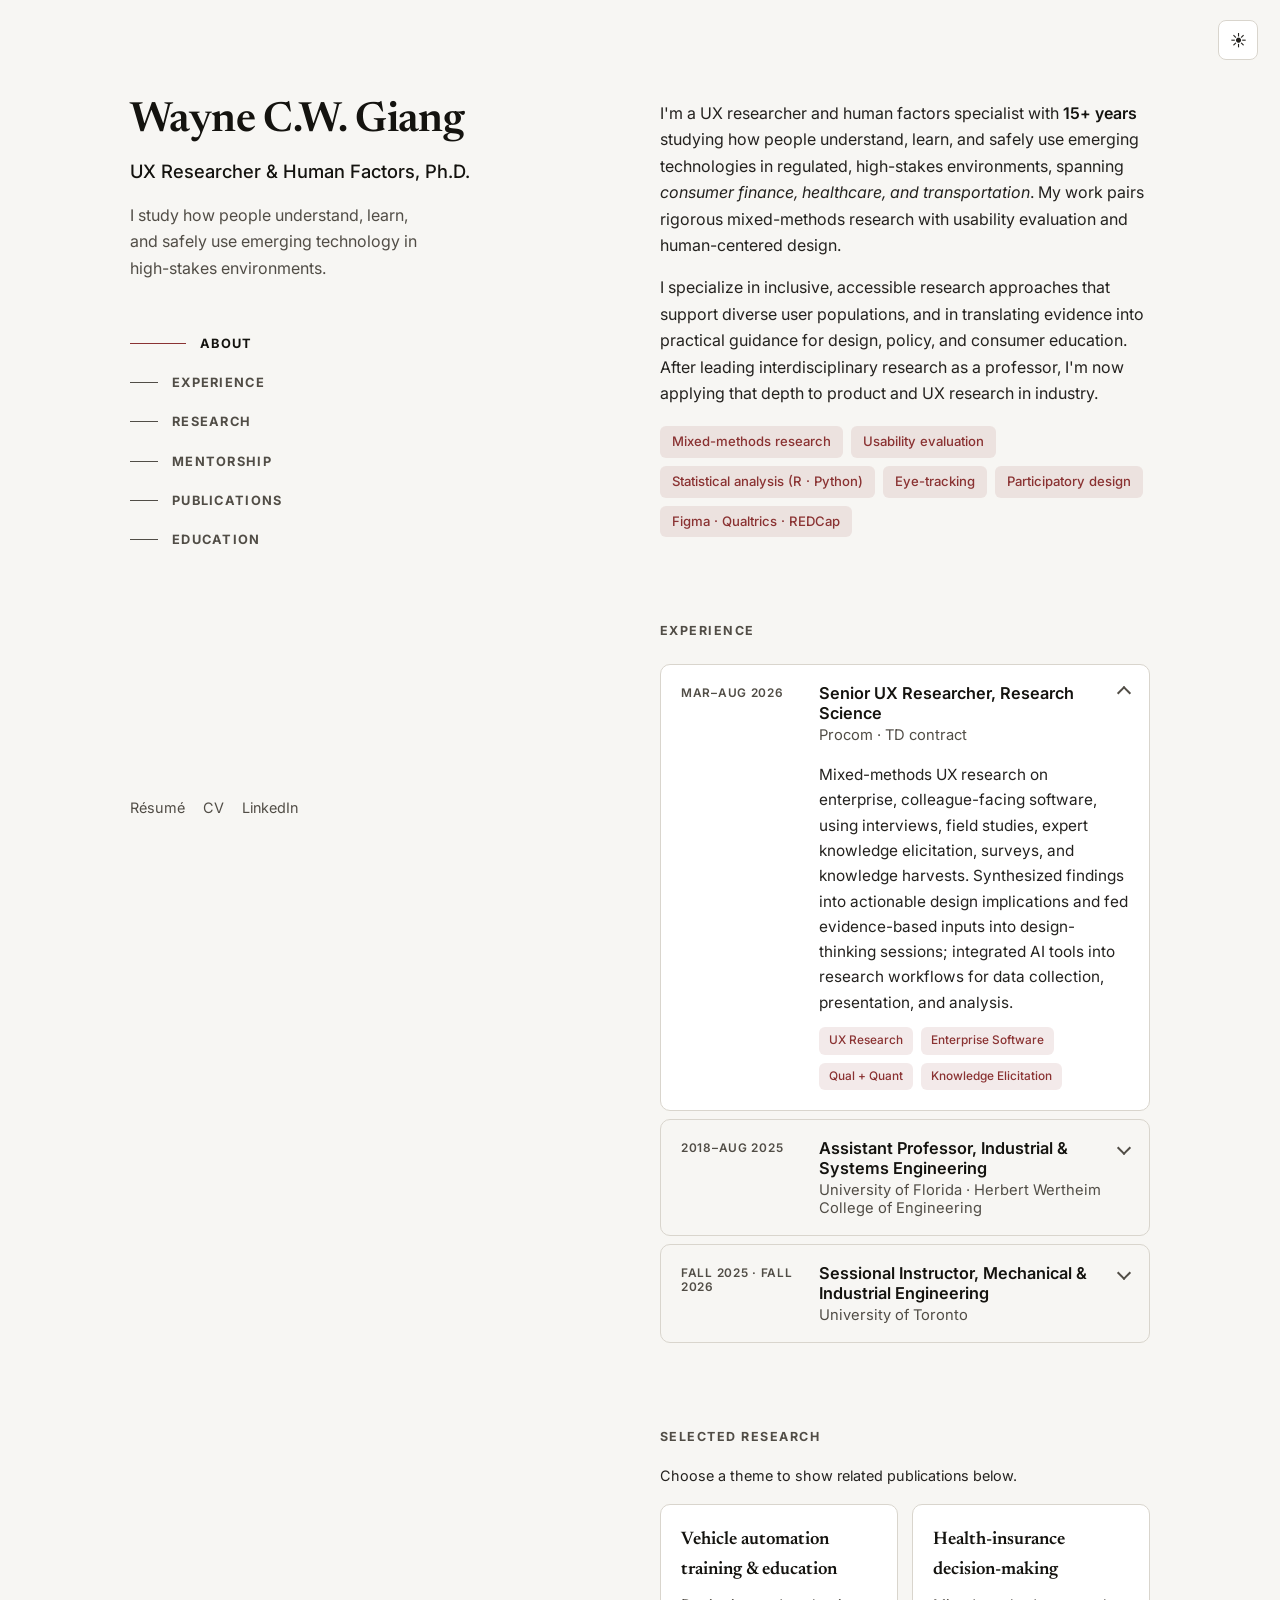
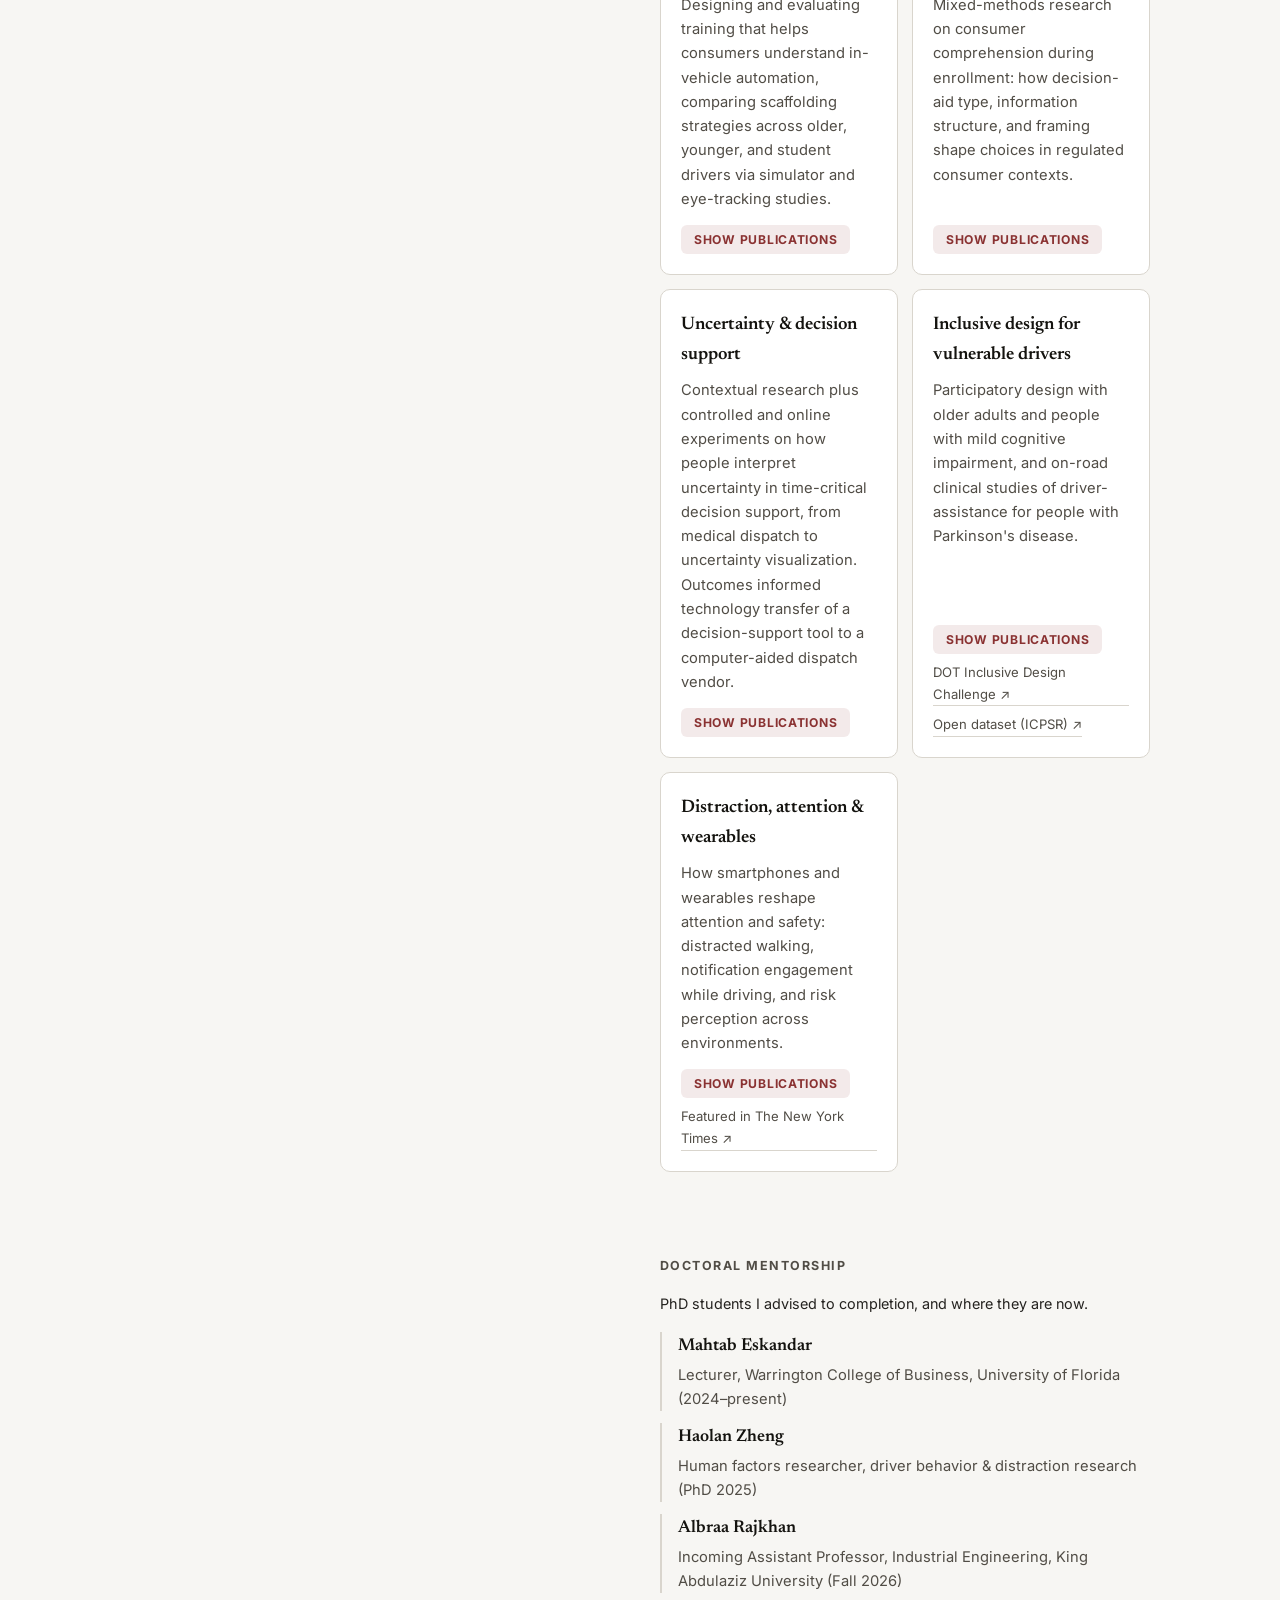
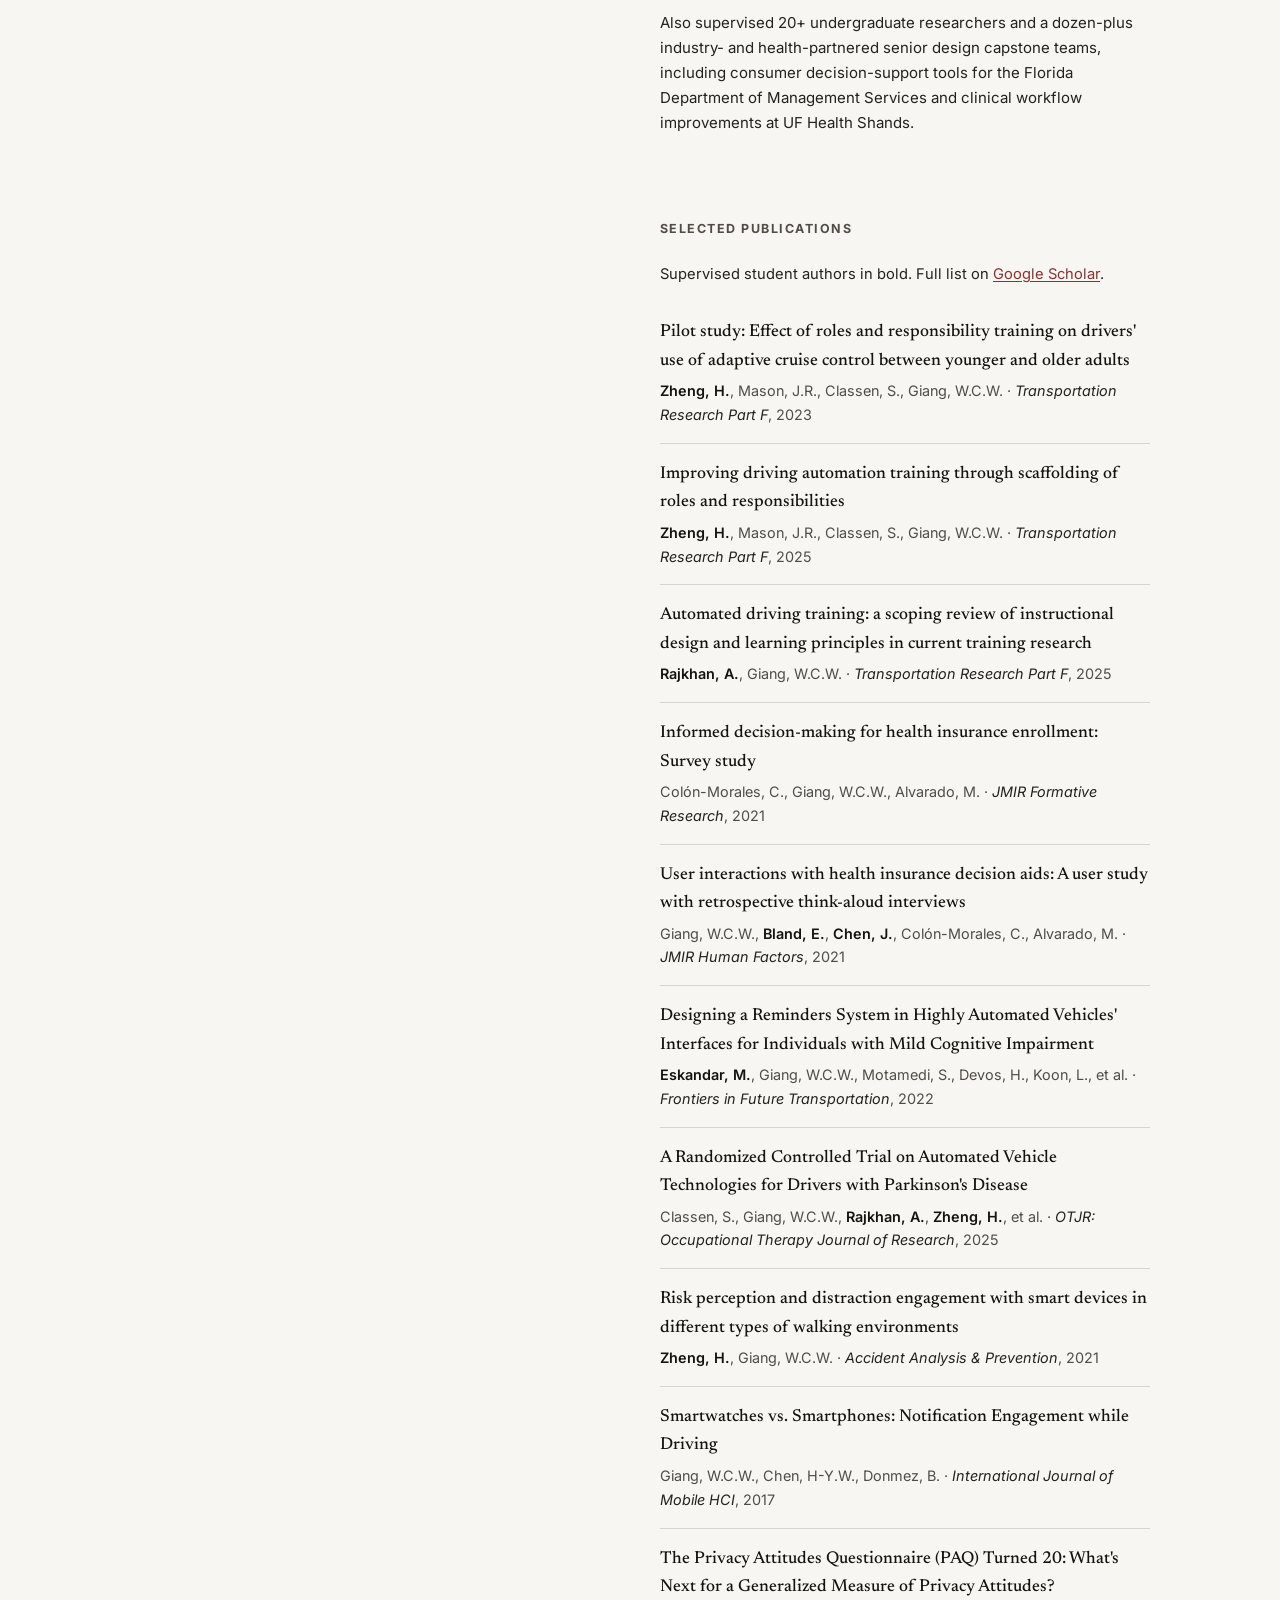
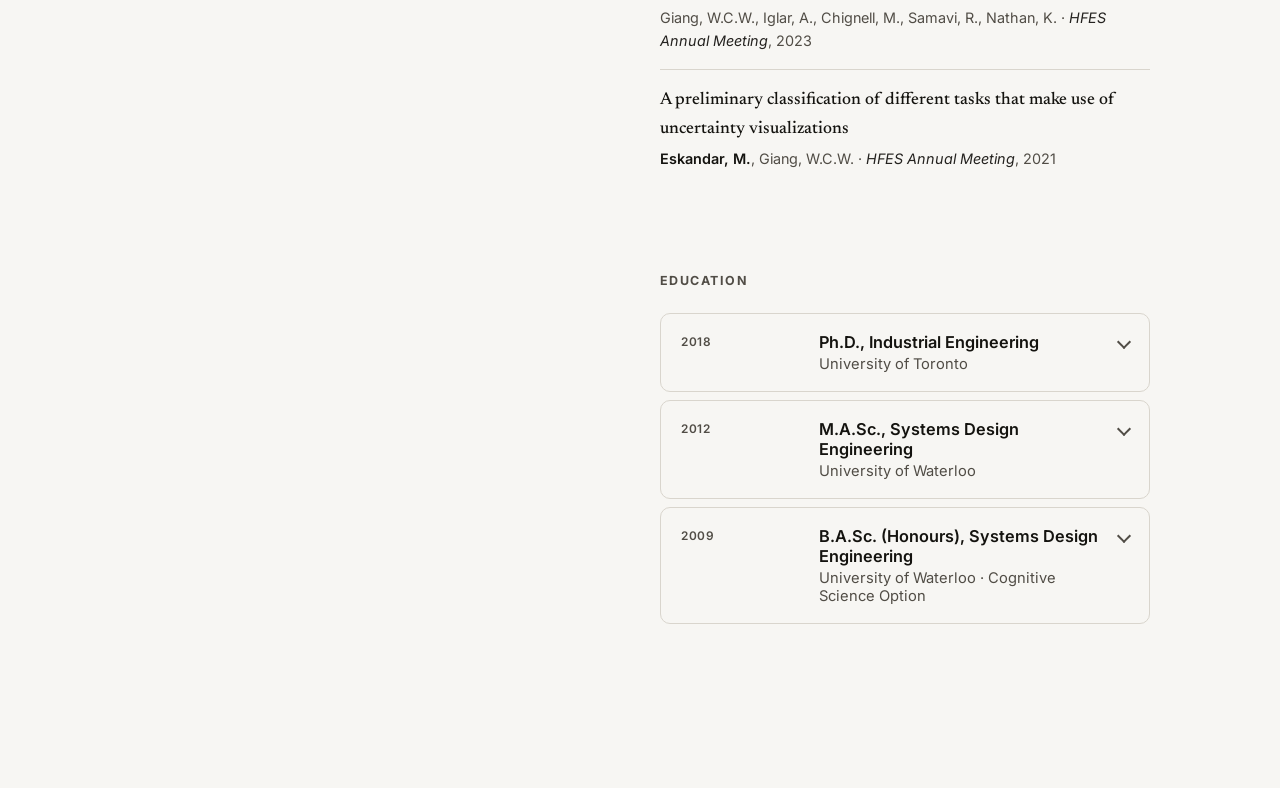
==== index.html @ 363ad449 "Remove GitHub link from both layouts Co-Authored-By: Claude Opus 4.8 <noreply@anthropic.com>" ====
<!DOCTYPE html>
<html lang="en">
<head>
  <meta charset="UTF-8" />
  <meta name="viewport" content="width=device-width, initial-scale=1.0" />

  <title>Wayne C.W. Giang, Ph.D. · UX Researcher &amp; Human Factors</title>
  <meta name="description" content="Wayne C.W. Giang, Ph.D. UX researcher and human factors specialist. Mixed-methods research, usability evaluation, and human-centered design in high-stakes domains." />

  <link rel="icon" href="assets/favicon.svg" type="image/svg+xml" />
  <link rel="preconnect" href="https://fonts.googleapis.com" />
  <link rel="preconnect" href="https://fonts.gstatic.com" crossorigin />
  <link href="https://fonts.googleapis.com/css2?family=Newsreader:opsz,wght@6..72,400;6..72,500;6..72,600;6..72,700&family=Inter:wght@400;500;600;700&display=swap" rel="stylesheet" />
  <link rel="stylesheet" href="fancy.css" />
  <script>
    (function () {
      const stored = localStorage.getItem('theme-fancy');
      const prefersDark = window.matchMedia('(prefers-color-scheme: dark)').matches;
      document.documentElement.setAttribute('data-theme', stored || (prefersDark ? 'dark' : 'light'));
    })();
  </script>
</head>
<body>
  <a class="skip-link" href="#about">Skip to content</a>

  <button id="theme-toggle" class="theme-toggle" aria-label="Toggle light/dark theme" title="Toggle theme">
    <span class="theme-toggle__sun">☀</span><span class="theme-toggle__moon">☾</span>
  </button>

  <div class="layout">
    <!-- STICKY SIDEBAR -->
    <aside class="sidebar">
      <div class="sidebar__inner">
        <div>
          <h1 class="name">Wayne C.W. Giang</h1>
          <p class="title">UX Researcher &amp; Human Factors, Ph.D.</p>
          <p class="tagline">
            I study how people understand, learn, and safely use emerging
            technology in high-stakes environments.
          </p>

          <nav class="nav" aria-label="Sections">
            <ul>
              <li><a href="#about" class="nav__link"><span class="nav__line"></span>About</a></li>
              <li><a href="#experience" class="nav__link"><span class="nav__line"></span>Experience</a></li>
              <li><a href="#research" class="nav__link"><span class="nav__line"></span>Research</a></li>
              <li><a href="#mentorship" class="nav__link"><span class="nav__line"></span>Mentorship</a></li>
              <li><a href="#publications" class="nav__link"><span class="nav__line"></span>Publications</a></li>
              <li><a href="#education" class="nav__link"><span class="nav__line"></span>Education</a></li>
            </ul>
          </nav>
        </div>

        <ul class="socials">
          <li><a href="assets/resume.pdf">Résumé</a></li>
          <li><a href="assets/cv.pdf">CV</a></li>
          <li><a target="_blank" rel="noopener" href="https://www.linkedin.com/in/wayne-giang-1979775/">LinkedIn</a></li>
        </ul>
      </div>
    </aside>

    <!-- SCROLLING CONTENT -->
    <main class="content">
      <section id="about" class="section reveal" tabindex="-1">
        <p>
          I'm a UX researcher and human factors specialist with <strong>15+ years</strong>
          studying how people understand, learn, and safely use emerging technologies in
          regulated, high-stakes environments, spanning <em>consumer finance, healthcare,
          and transportation</em>. My work pairs rigorous mixed-methods research with
          usability evaluation and human-centered design.
        </p>
        <p>
          I specialize in inclusive, accessible research approaches that support diverse user
          populations, and in translating evidence into practical guidance for design, policy,
          and consumer education. After leading interdisciplinary research as a professor, I'm
          now applying that depth to product and UX research in industry.
        </p>
        <div class="pills">
          <span>Mixed-methods research</span><span>Usability evaluation</span>
          <span>Statistical analysis (R · Python)</span><span>Eye-tracking</span>
          <span>Participatory design</span><span>Figma · Qualtrics · REDCap</span>
        </div>
      </section>

      <section id="experience" class="section reveal">
        <h2 class="section__label">Experience</h2>
        <ol class="cards" data-accordion>
          <li class="card is-open">
            <h3 class="card__h">
              <button class="card__head" aria-expanded="true">
                <span class="card__date">Mar–Aug 2026</span>
                <span class="card__heading">
                  <span class="card__title">Senior UX Researcher, Research Science</span>
                  <span class="card__org">Procom · TD contract</span>
                </span>
                <span class="card__chevron" aria-hidden="true"></span>
              </button>
            </h3>
            <div class="card__panel">
              <div class="card__panel-inner">
                <p>
                  Mixed-methods UX research on enterprise, colleague-facing software, using
                  interviews, field studies, expert knowledge elicitation, surveys, and
                  knowledge harvests. Synthesized findings into actionable design implications
                  and fed evidence-based inputs into design-thinking sessions; integrated AI
                  tools into research workflows for data collection, presentation, and analysis.
                </p>
                <ul class="tags">
                  <li>UX Research</li><li>Enterprise Software</li><li>Qual + Quant</li><li>Knowledge Elicitation</li>
                </ul>
              </div>
            </div>
          </li>
          <li class="card">
            <h3 class="card__h">
              <button class="card__head" aria-expanded="false">
                <span class="card__date">2018–Aug 2025</span>
                <span class="card__heading">
                  <span class="card__title">Assistant Professor, Industrial &amp; Systems Engineering</span>
                  <span class="card__org">University of Florida · Herbert Wertheim College of Engineering</span>
                </span>
                <span class="card__chevron" aria-hidden="true"></span>
              </button>
            </h3>
            <div class="card__panel">
              <div class="card__panel-inner">
                <p>
                  Led an interdisciplinary human factors research program across transportation,
                  healthcare, and consumer decision-making, directing driving-simulator,
                  eye-tracking, and on-road studies and translating findings into guidance for
                  design, policy, and consumer education. (Affiliated Faculty, Sept 2025–present.)
                </p>
                <ul class="hl">
                  <li>Group Lead, Human Factors Group, UF Transportation Institute (2021–2025)</li>
                  <li>Co-investigator on ~$1M in competitive research funding (U.S. DOT, NIDILRR, NIST)</li>
                  <li>Developed two human-factors courses; taught cohorts up to 114 students</li>
                  <li>Graduated 3 PhD students; mentored 20+ undergraduate researchers</li>
                  <li>Associate Chair, ACM Automotive UI conference (2019–2023)</li>
                </ul>
                <ul class="tags">
                  <li>Research Leadership</li><li>Study Design</li><li>Eye-tracking</li><li>Grant Funding</li><li>Mentorship</li>
                </ul>
              </div>
            </div>
          </li>
          <li class="card">
            <h3 class="card__h">
              <button class="card__head" aria-expanded="false">
                <span class="card__date">Fall 2025 · Fall 2026</span>
                <span class="card__heading">
                  <span class="card__title">Sessional Instructor, Mechanical &amp; Industrial Engineering</span>
                  <span class="card__org">University of Toronto</span>
                </span>
                <span class="card__chevron" aria-hidden="true"></span>
              </button>
            </h3>
            <div class="card__panel">
              <div class="card__panel-inner">
                <p>Taught within the Mechanical &amp; Industrial Engineering department.</p>
              </div>
            </div>
          </li>
        </ol>
      </section>

      <section id="research" class="section reveal">
        <h2 class="section__label">Selected Research</h2>
        <p class="hint">Choose a theme to show related publications below.</p>
        <div class="grid" role="group" aria-label="Research themes">
          <article class="tile" data-theme="automation">
            <h3>Vehicle automation training &amp; education</h3>
            <p>
              Designing and evaluating training that helps consumers understand in-vehicle
              automation, comparing scaffolding strategies across older, younger, and student
              drivers via simulator and eye-tracking studies.
            </p>
            <div class="tile__actions">
              <button class="tile__filter" data-theme="automation" aria-pressed="false">Show publications</button>
            </div>
          </article>
          <article class="tile" data-theme="health">
            <h3>Health-insurance decision-making</h3>
            <p>
              Mixed-methods research on consumer comprehension during enrollment: how
              decision-aid type, information structure, and framing shape choices in regulated
              consumer contexts.
            </p>
            <div class="tile__actions">
              <button class="tile__filter" data-theme="health" aria-pressed="false">Show publications</button>
            </div>
          </article>
          <article class="tile" data-theme="dispatch">
            <h3>Uncertainty &amp; decision support</h3>
            <p>
              Contextual research plus controlled and online experiments on how people
              interpret uncertainty in time-critical decision support, from medical dispatch
              to uncertainty visualization. Outcomes informed technology transfer of a
              decision-support tool to a computer-aided dispatch vendor.
            </p>
            <div class="tile__actions">
              <button class="tile__filter" data-theme="dispatch" aria-pressed="false">Show publications</button>
            </div>
          </article>
          <article class="tile" data-theme="inclusive">
            <h3>Inclusive design for vulnerable drivers</h3>
            <p>
              Participatory design with older adults and people with mild cognitive impairment,
              and on-road clinical studies of driver-assistance for people with Parkinson's
              disease.
            </p>
            <div class="tile__actions">
              <button class="tile__filter" data-theme="inclusive" aria-pressed="false">Show publications</button>
              <a class="tile__link" target="_blank" rel="noopener" href="https://www.ise.ufl.edu/blog/2021/04/uf-ise-faculty-design-automated-driving-system-for-people-with-cognitive-disabilities/">DOT Inclusive Design Challenge ↗</a>
              <a class="tile__link" target="_blank" rel="noopener" href="https://www.openicpsr.org/openicpsr/project/198072/version/V1/view">Open dataset (ICPSR) ↗</a>
            </div>
          </article>
          <article class="tile" data-theme="distraction">
            <h3>Distraction, attention &amp; wearables</h3>
            <p>
              How smartphones and wearables reshape attention and safety: distracted walking,
              notification engagement while driving, and risk perception across environments.
            </p>
            <div class="tile__actions">
              <button class="tile__filter" data-theme="distraction" aria-pressed="false">Show publications</button>
              <a class="tile__link" target="_blank" rel="noopener" href="https://www.nytimes.com/2024/01/23/well/smartphone-walking-posture-mood.html">Featured in The New York Times ↗</a>
            </div>
          </article>
        </div>
      </section>

      <section id="mentorship" class="section reveal">
        <h2 class="section__label">Doctoral Mentorship</h2>
        <p class="hint">PhD students I advised to completion, and where they are now.</p>
        <ul class="mentees">
          <li>
            <span class="mentee__name">Mahtab Eskandar</span>
            <span class="mentee__now">Lecturer, Warrington College of Business, University of Florida (2024–present)</span>
          </li>
          <li>
            <span class="mentee__name">Haolan Zheng</span>
            <span class="mentee__now">Human factors researcher, driver behavior &amp; distraction research (PhD 2025)</span>
          </li>
          <li>
            <span class="mentee__name">Albraa Rajkhan</span>
            <span class="mentee__now">Incoming Assistant Professor, Industrial Engineering, King Abdulaziz University (Fall 2026)</span>
          </li>
        </ul>
        <p class="mentees__note">
          Also supervised 20+ undergraduate researchers and a dozen-plus industry- and
          health-partnered senior design capstone teams, including consumer decision-support
          tools for the Florida Department of Management Services and clinical workflow
          improvements at UF Health Shands.
        </p>
      </section>

      <section id="publications" class="section reveal" tabindex="-1">
        <div class="pubs-head">
          <h2 class="section__label">Selected Publications</h2>
          <button id="pub-reset" class="pub-reset" hidden>Show all ✕</button>
        </div>
        <p class="note" id="pub-note" role="status" aria-live="polite">Supervised student authors in bold. Full list on
          <a target="_blank" rel="noopener" href="https://scholar.google.ca/citations?user=eEY_yN4AAAAJ&hl=en">Google Scholar</a>.</p>
        <ol class="pubs">
          <li class="pub" data-theme="automation">
            <a class="pub__title" target="_blank" rel="noopener" href="https://doi.org/10.1016/j.trf.2023.01.023">Pilot study: Effect of roles and responsibility training on drivers' use of adaptive cruise control between younger and older adults</a>
            <span class="pub__meta"><strong>Zheng, H.</strong>, Mason, J.R., Classen, S., Giang, W.C.W. · <em>Transportation Research Part F</em>, 2023</span>
          </li>
          <li class="pub" data-theme="automation">
            <a class="pub__title" target="_blank" rel="noopener" href="https://www.sciencedirect.com/science/article/abs/pii/S1369847825000427">Improving driving automation training through scaffolding of roles and responsibilities</a>
            <span class="pub__meta"><strong>Zheng, H.</strong>, Mason, J.R., Classen, S., Giang, W.C.W. · <em>Transportation Research Part F</em>, 2025</span>
          </li>
          <li class="pub" data-theme="automation">
            <a class="pub__title" target="_blank" rel="noopener" href="https://www.sciencedirect.com/science/article/abs/pii/S136984782500230X">Automated driving training: a scoping review of instructional design and learning principles in current training research</a>
            <span class="pub__meta"><strong>Rajkhan, A.</strong>, Giang, W.C.W. · <em>Transportation Research Part F</em>, 2025</span>
          </li>
          <li class="pub" data-theme="health">
            <a class="pub__title" target="_blank" rel="noopener" href="https://doi.org/10.2196/27477">Informed decision-making for health insurance enrollment: Survey study</a>
            <span class="pub__meta">Colón-Morales, C., Giang, W.C.W., Alvarado, M. · <em>JMIR Formative Research</em>, 2021</span>
          </li>
          <li class="pub" data-theme="health">
            <a class="pub__title" target="_blank" rel="noopener" href="https://doi.org/10.2196/27628">User interactions with health insurance decision aids: A user study with retrospective think-aloud interviews</a>
            <span class="pub__meta">Giang, W.C.W., <strong>Bland, E.</strong>, <strong>Chen, J.</strong>, Colón-Morales, C., Alvarado, M. · <em>JMIR Human Factors</em>, 2021</span>
          </li>
          <li class="pub" data-theme="inclusive">
            <a class="pub__title" target="_blank" rel="noopener" href="https://doi.org/10.3389/ffutr.2022.854553">Designing a Reminders System in Highly Automated Vehicles' Interfaces for Individuals with Mild Cognitive Impairment</a>
            <span class="pub__meta"><strong>Eskandar, M.</strong>, Giang, W.C.W., Motamedi, S., Devos, H., Koon, L., et al. · <em>Frontiers in Future Transportation</em>, 2022</span>
          </li>
          <li class="pub" data-theme="inclusive">
            <a class="pub__title" target="_blank" rel="noopener" href="https://doi.org/10.1177/15394492241271115">A Randomized Controlled Trial on Automated Vehicle Technologies for Drivers with Parkinson's Disease</a>
            <span class="pub__meta">Classen, S., Giang, W.C.W., <strong>Rajkhan, A.</strong>, <strong>Zheng, H.</strong>, et al. · <em>OTJR: Occupational Therapy Journal of Research</em>, 2025</span>
          </li>
          <li class="pub" data-theme="distraction">
            <a class="pub__title" target="_blank" rel="noopener" href="https://doi.org/10.1016/j.aap.2021.106405">Risk perception and distraction engagement with smart devices in different types of walking environments</a>
            <span class="pub__meta"><strong>Zheng, H.</strong>, Giang, W.C.W. · <em>Accident Analysis &amp; Prevention</em>, 2021</span>
          </li>
          <li class="pub" data-theme="distraction">
            <a class="pub__title" target="_blank" rel="noopener" href="https://doi.org/10.4018/IJMHCI.2017040103">Smartwatches vs. Smartphones: Notification Engagement while Driving</a>
            <span class="pub__meta">Giang, W.C.W., Chen, H-Y.W., Donmez, B. · <em>International Journal of Mobile HCI</em>, 2017</span>
          </li>
          <li class="pub" data-theme="dispatch">
            <a class="pub__title" target="_blank" rel="noopener" href="https://doi.org/10.1177/21695067231192539">The Privacy Attitudes Questionnaire (PAQ) Turned 20: What's Next for a Generalized Measure of Privacy Attitudes?</a>
            <span class="pub__meta">Giang, W.C.W., Iglar, A., Chignell, M., Samavi, R., Nathan, K. · <em>HFES Annual Meeting</em>, 2023</span>
          </li>
          <li class="pub" data-theme="dispatch">
            <a class="pub__title" target="_blank" rel="noopener" href="https://doi.org/10.1177/1071181321651281">A preliminary classification of different tasks that make use of uncertainty visualizations</a>
            <span class="pub__meta"><strong>Eskandar, M.</strong>, Giang, W.C.W. · <em>HFES Annual Meeting</em>, 2021</span>
          </li>
        </ol>
      </section>

      <section id="education" class="section reveal">
        <h2 class="section__label">Education</h2>
        <ol class="cards" data-accordion>
          <li class="card">
            <h3 class="card__h">
              <button class="card__head" aria-expanded="false">
                <span class="card__date">2018</span>
                <span class="card__heading">
                  <span class="card__title">Ph.D., Industrial Engineering</span>
                  <span class="card__org">University of Toronto</span>
                </span>
                <span class="card__chevron" aria-hidden="true"></span>
              </button>
            </h3>
            <div class="card__panel">
              <div class="card__panel-inner">
                <p>Dissertation: <em>Supporting Medical Dispatchers' Understanding of Uncertainty in Short-term Dispatch Decisions.</em> Advisors: Birsen Donmez, Russell D. MacDonald.</p>
              </div>
            </div>
          </li>
          <li class="card">
            <h3 class="card__h">
              <button class="card__head" aria-expanded="false">
                <span class="card__date">2012</span>
                <span class="card__heading">
                  <span class="card__title">M.A.Sc., Systems Design Engineering</span>
                  <span class="card__org">University of Waterloo</span>
                </span>
                <span class="card__chevron" aria-hidden="true"></span>
              </button>
            </h3>
            <div class="card__panel">
              <div class="card__panel-inner">
                <p>Thesis: <em>Applications of Crossmodal Relationships in Interfaces for Complex Systems: A Study of Temporal Synchrony.</em></p>
              </div>
            </div>
          </li>
          <li class="card">
            <h3 class="card__h">
              <button class="card__head" aria-expanded="false">
                <span class="card__date">2009</span>
                <span class="card__heading">
                  <span class="card__title">B.A.Sc. (Honours), Systems Design Engineering</span>
                  <span class="card__org">University of Waterloo · Cognitive Science Option</span>
                </span>
                <span class="card__chevron" aria-hidden="true"></span>
              </button>
            </h3>
            <div class="card__panel">
              <div class="card__panel-inner">
                <p>Honours Distinction.</p>
              </div>
            </div>
          </li>
        </ol>
      </section>
    </main>
  </div>

  <script src="fancy.js"></script>
</body>
</html>
---- fancy.css ----
:root {
  --bg: #f7f6f3;
  --text: #24221f;
  --text-muted: #514d46;   /* darkened for AA contrast */
  --heading: #14130f;
  --accent: #8a3232;       /* oxblood, AA on light bg */
  --accent-soft: rgba(138, 50, 50, 0.1);
  --border: #d9d5cd;
  --card: #ffffff;
  --focus: #8a3232;
  --serif: "Newsreader", Georgia, serif;
  --sans: "Inter", system-ui, -apple-system, sans-serif;
}
[data-theme="dark"] {
  --bg: #0e1116;
  --text: #d2d9e0;
  --text-muted: #9aa4af;   /* lightened for AA contrast */
  --heading: #eef2f6;
  --accent: #7fd3c1;
  --accent-soft: rgba(127, 211, 193, 0.12);
  --border: #262c34;
  --card: #161b22;
  --focus: #7fd3c1;
}

* { box-sizing: border-box; margin: 0; padding: 0; }
html { scroll-behavior: smooth; }
body {
  font-family: var(--sans);
  background: var(--bg);
  color: var(--text);
  line-height: 1.65;
  -webkit-font-smoothing: antialiased;
  transition: background 0.3s ease, color 0.3s ease;
}
a { color: inherit; text-decoration: none; }
ul, ol { list-style: none; }
strong { color: var(--heading); font-weight: 600; }
em { color: var(--text); }
button { font-family: inherit; cursor: pointer; }

/* Visible keyboard focus everywhere */
:focus-visible {
  outline: 2px solid var(--focus);
  outline-offset: 3px;
  border-radius: 4px;
}

.skip-link {
  position: absolute; left: -999px; top: 0; z-index: 100;
  background: var(--card); color: var(--heading);
  padding: 10px 16px; border: 1px solid var(--border); border-radius: 6px;
}
.skip-link:focus { left: 12px; top: 12px; }

.theme-toggle {
  position: fixed; top: 20px; right: 22px; z-index: 20;
  width: 40px; height: 40px; border-radius: 8px;
  background: var(--card); color: var(--text);
  border: 1px solid var(--border); font-size: 1rem; line-height: 1;
}
.theme-toggle:hover { border-color: var(--accent); }
.theme-toggle__moon { display: none; }
[data-theme="dark"] .theme-toggle__sun { display: none; }
[data-theme="dark"] .theme-toggle__moon { display: inline; }

/* ===== Layout ===== */
.layout {
  max-width: 1100px; margin: 0 auto; padding: 0 40px;
  display: grid; grid-template-columns: 1fr 1fr; gap: 40px;
}

/* ===== Sidebar ===== */
.sidebar__inner {
  position: sticky; top: 0; min-height: 100vh;
  display: flex; flex-direction: column; justify-content: space-between;
  padding: 100px 0 80px;
}
.name {
  font-family: var(--serif); font-weight: 600; font-size: 2.6rem;
  letter-spacing: -0.015em; line-height: 1.05; color: var(--heading);
}
.title { font-size: 1.15rem; color: var(--heading); margin-top: 12px; font-weight: 500; }
.tagline { color: var(--text-muted); margin-top: 16px; max-width: 300px; }

.nav { margin-top: 44px; }
.nav ul { display: flex; flex-direction: column; gap: 2px; }
.nav__link {
  display: inline-flex; align-items: center; gap: 14px;
  font-size: 0.8rem; font-weight: 700;
  text-transform: uppercase; letter-spacing: 0.1em;
  color: var(--text-muted); padding: 8px 0; transition: color 0.2s;
}
.nav__line { height: 1px; width: 28px; background: currentColor; transition: width 0.2s ease; }
.nav__link:hover, .nav__link.is-active { color: var(--heading); }
.nav__link.is-active .nav__line { width: 56px; background: var(--accent); }

.socials { display: flex; flex-wrap: wrap; gap: 18px; margin-top: 40px; }
.socials a {
  font-size: 0.9rem; color: var(--text-muted);
  border-bottom: 1px solid transparent; transition: color 0.2s, border-color 0.2s;
}
.socials a:hover { color: var(--accent); border-color: var(--accent); }

/* ===== Content ===== */
.content { padding: 100px 0 80px; }
.section { margin-bottom: 84px; scroll-margin-top: 40px; }
.section:focus { outline: none; }
.section > p { color: var(--text); margin-bottom: 16px; }
.section__label {
  font-size: 0.78rem; font-weight: 700;
  text-transform: uppercase; letter-spacing: 0.12em; color: var(--text-muted);
  margin-bottom: 22px;
}
.hint { font-size: 0.9rem; color: var(--text-muted); margin: -6px 0 20px; }
.note { font-size: 0.92rem; color: var(--text-muted); }
.note a, .section p a { color: var(--accent); text-decoration: underline; text-underline-offset: 2px; }

.pills { display: flex; flex-wrap: wrap; gap: 8px; margin-top: 20px; }
.pills span {
  font-size: 0.82rem; padding: 5px 12px; border-radius: 6px;
  background: var(--accent-soft); color: var(--accent); font-weight: 500;
}

/* ===== Accordion cards ===== */
.cards { display: flex; flex-direction: column; gap: 8px; }
.card {
  border: 1px solid var(--border); border-radius: 10px;
  background: transparent; overflow: hidden;
}
.card.is-open { background: var(--card); }
.card__h { margin: 0; font-size: inherit; font-weight: inherit; }
.card__head {
  width: 100%; text-align: left; background: none; border: 0;
  display: grid; grid-template-columns: 120px 1fr auto; gap: 18px; align-items: start;
  padding: 18px 20px;
}
.card__date {
  font-size: 0.74rem; font-weight: 600;
  text-transform: uppercase; letter-spacing: 0.06em; color: var(--text-muted);
  padding-top: 3px;
}
.card__heading { display: flex; flex-direction: column; gap: 3px; }
.card__title { font-size: 1.02rem; color: var(--heading); font-weight: 600; }
.card__org { color: var(--text-muted); font-size: 0.92rem; }
.card__chevron {
  width: 10px; height: 10px; margin-top: 5px;
  border-right: 2px solid var(--text-muted); border-bottom: 2px solid var(--text-muted);
  transform: rotate(45deg); transition: transform 0.25s ease;
}
.card.is-open .card__chevron { transform: rotate(-135deg); }

.card__panel { display: grid; grid-template-rows: 0fr; transition: grid-template-rows 0.28s ease; }
.card.is-open .card__panel { grid-template-rows: 1fr; }
.card__panel-inner { overflow: hidden; padding: 0 20px; }
.card.is-open .card__panel-inner { padding: 0 20px 20px 158px; }
.card__panel-inner p { font-size: 0.96rem; color: var(--text); margin-bottom: 12px; }
@media (max-width: 860px) {
  .card.is-open .card__panel-inner { padding: 0 20px 20px; }
}

.hl { margin: 0 0 14px; display: flex; flex-direction: column; gap: 6px; }
.hl li {
  position: relative; padding-left: 18px;
  font-size: 0.94rem; color: var(--text);
}
.hl li::before { content: "▹"; position: absolute; left: 0; color: var(--accent); }

.tags { display: flex; flex-wrap: wrap; gap: 8px; }
.tags li {
  font-size: 0.74rem; padding: 4px 10px; border-radius: 6px;
  background: var(--accent-soft); color: var(--accent); font-weight: 500;
}

/* ===== Mentorship ===== */
.mentees { display: flex; flex-direction: column; gap: 12px; }
.mentees li {
  display: flex; flex-direction: column; gap: 2px;
  padding-left: 16px; border-left: 2px solid var(--border);
}
.mentee__name { font-family: var(--serif); font-size: 1.08rem; color: var(--heading); font-weight: 600; }
.mentee__now { font-size: 0.92rem; color: var(--text-muted); }
.mentees__note { font-size: 0.94rem; color: var(--text-muted); margin-top: 18px; }

/* ===== Research tiles ===== */
.grid { display: grid; grid-template-columns: 1fr 1fr; gap: 14px; }
.tile {
  padding: 20px; border-radius: 10px; background: var(--card);
  border: 1px solid var(--border); transition: border-color 0.2s ease;
  display: flex; flex-direction: column;
}
.tile.is-active { border-color: var(--accent); }
.tile h3 { font-family: var(--serif); font-size: 1.14rem; color: var(--heading); margin-bottom: 8px; font-weight: 600; }
.tile p { font-size: 0.92rem; color: var(--text-muted); margin: 0 0 14px; flex: 1; }
.tile__actions { display: flex; flex-wrap: wrap; align-items: center; gap: 8px 14px; }
.tile__filter {
  font-size: 0.76rem; font-weight: 700; text-transform: uppercase; letter-spacing: 0.06em;
  color: var(--accent); background: var(--accent-soft);
  border: 1px solid transparent; border-radius: 6px; padding: 6px 12px;
}
.tile__filter:hover { border-color: var(--accent); }
.tile__filter[aria-pressed="true"] { background: var(--accent); color: var(--bg); }
.tile__link {
  font-size: 0.82rem; color: var(--text-muted);
  border-bottom: 1px solid var(--border); transition: color 0.2s, border-color 0.2s;
}
.tile__link:hover { color: var(--accent); border-color: var(--accent); }

/* ===== Publications ===== */
.pubs-head { display: flex; align-items: center; justify-content: space-between; gap: 16px; }
.pub-reset {
  font-size: 0.76rem; font-weight: 700; text-transform: uppercase; letter-spacing: 0.06em;
  color: var(--accent); background: var(--accent-soft); border: 1px solid var(--border);
  padding: 7px 14px; border-radius: 6px;
}
.pub-reset:hover { border-color: var(--accent); }
.pubs { display: flex; flex-direction: column; margin-top: 8px; }
.pub {
  display: flex; flex-direction: column; gap: 4px;
  padding: 16px 0; border-bottom: 1px solid var(--border);
}
.pub:last-child { border-bottom: 0; }
.pub[hidden] { display: none; }
.pub__title {
  font-family: var(--serif); font-size: 1.08rem; color: var(--heading); font-weight: 500;
  align-self: start; text-decoration: none;
  transition: color 0.15s ease;
}
a.pub__title:hover { color: var(--accent); text-decoration: underline; text-underline-offset: 2px; }
.pub__meta { font-size: 0.9rem; color: var(--text-muted); }

.foot {
  margin-top: 44px; font-size: 0.84rem; color: var(--text-muted);
  border-top: 1px solid var(--border); padding-top: 20px;
}

/* ===== Reveal (respects reduced motion) ===== */
.reveal { opacity: 0; transform: translateY(20px); transition: opacity 0.6s ease, transform 0.6s ease; }
.reveal.is-visible { opacity: 1; transform: none; }
@media (prefers-reduced-motion: reduce) {
  * { scroll-behavior: auto; }
  .reveal { opacity: 1; transform: none; transition: none; }
  .card__panel, .card__chevron { transition: none; }
}

/* ===== Responsive ===== */
@media (max-width: 860px) {
  .layout { grid-template-columns: 1fr; gap: 0; padding: 0 24px; }
  .sidebar__inner { position: static; min-height: 0; padding: 72px 0 20px; }
  .nav { display: none; }
  .content { padding: 20px 0 56px; }
  .section { margin-bottom: 56px; }
  .card__head { grid-template-columns: 1fr auto; }
  .card__date { grid-column: 1 / -1; }
  .grid { grid-template-columns: 1fr; }
}
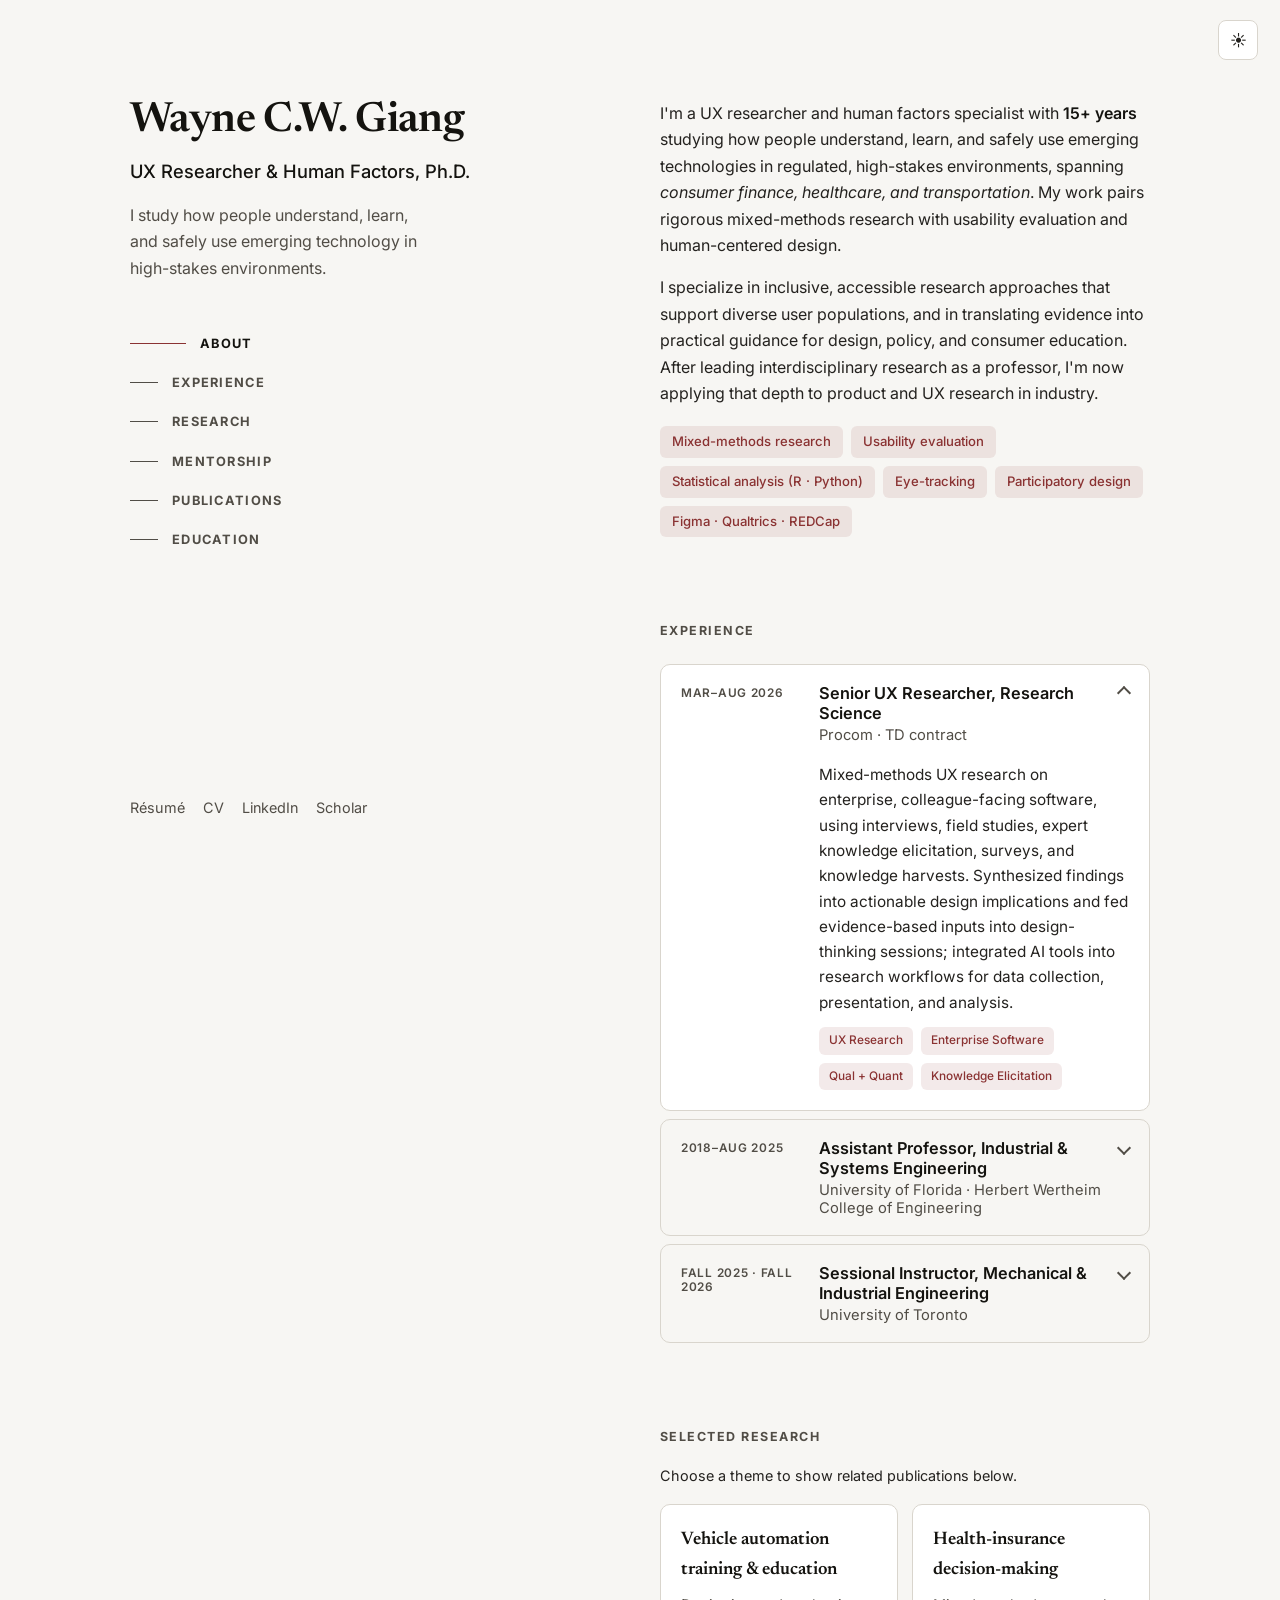
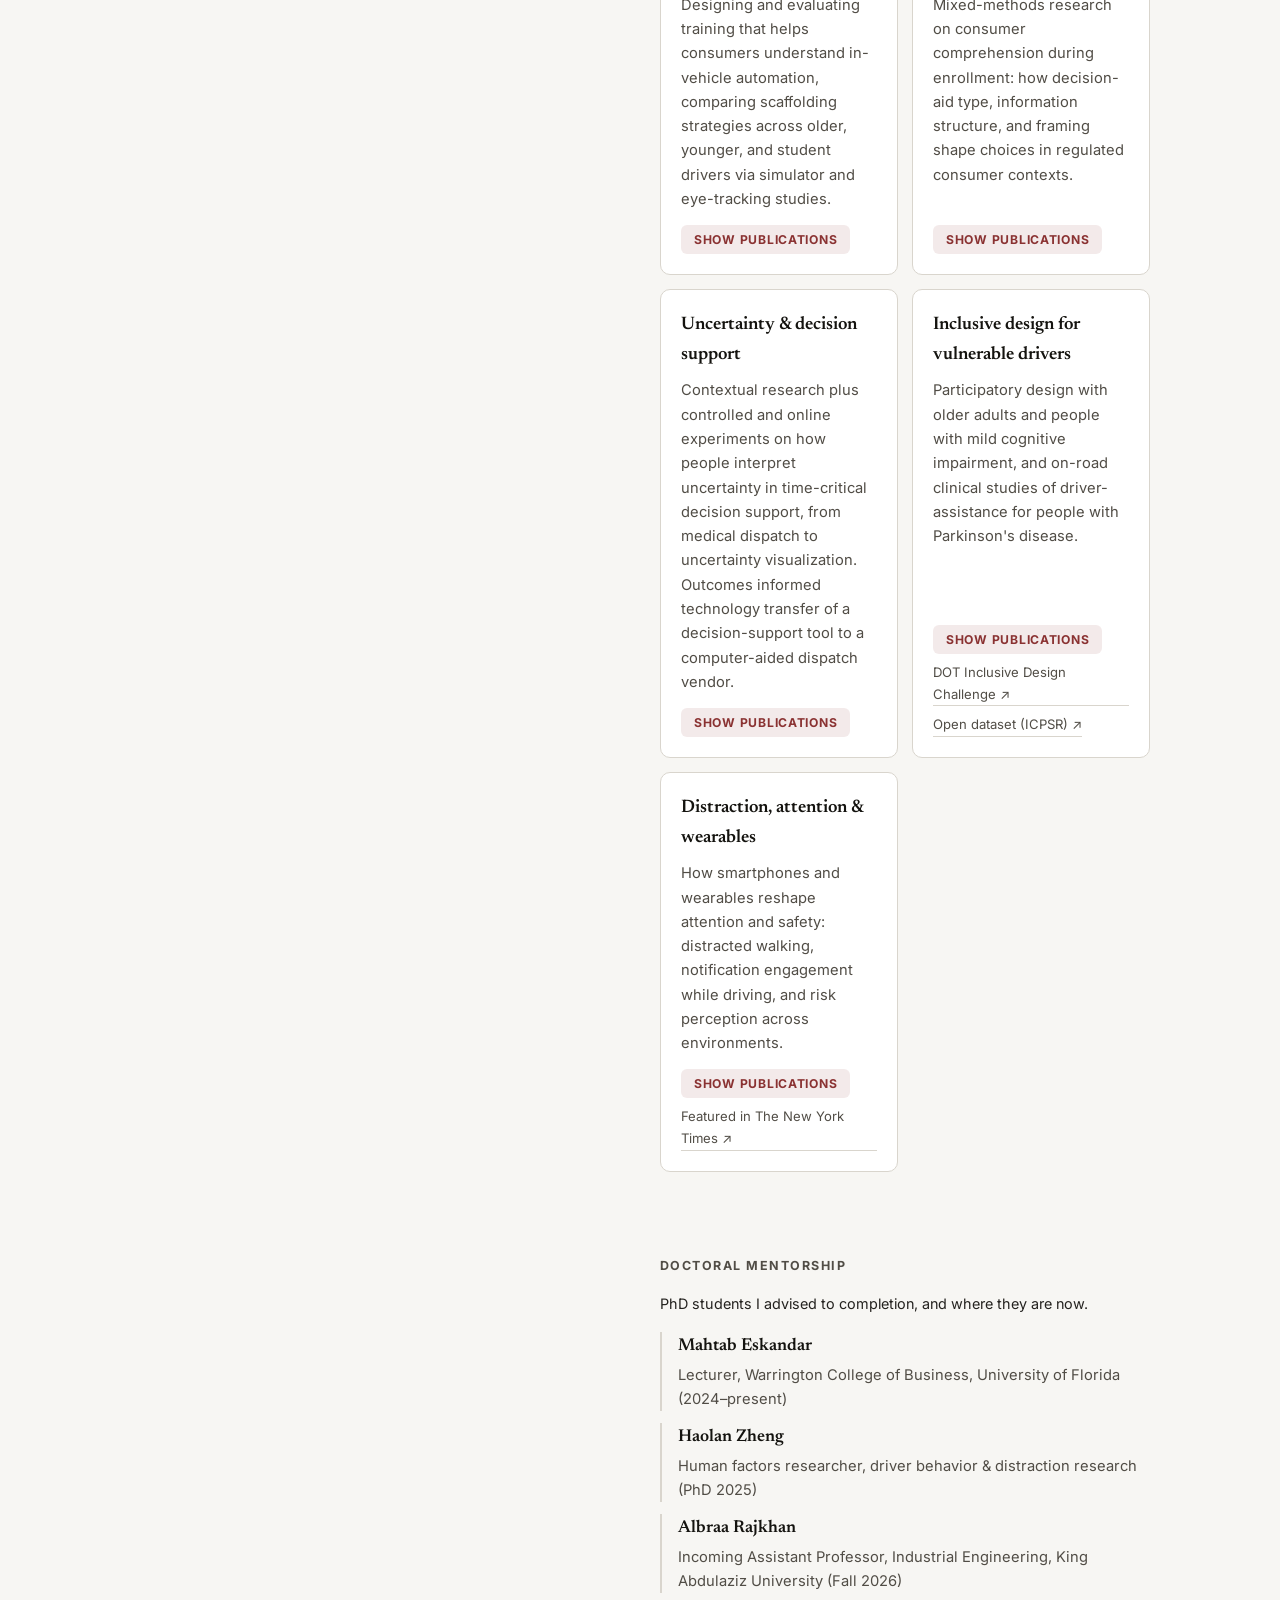
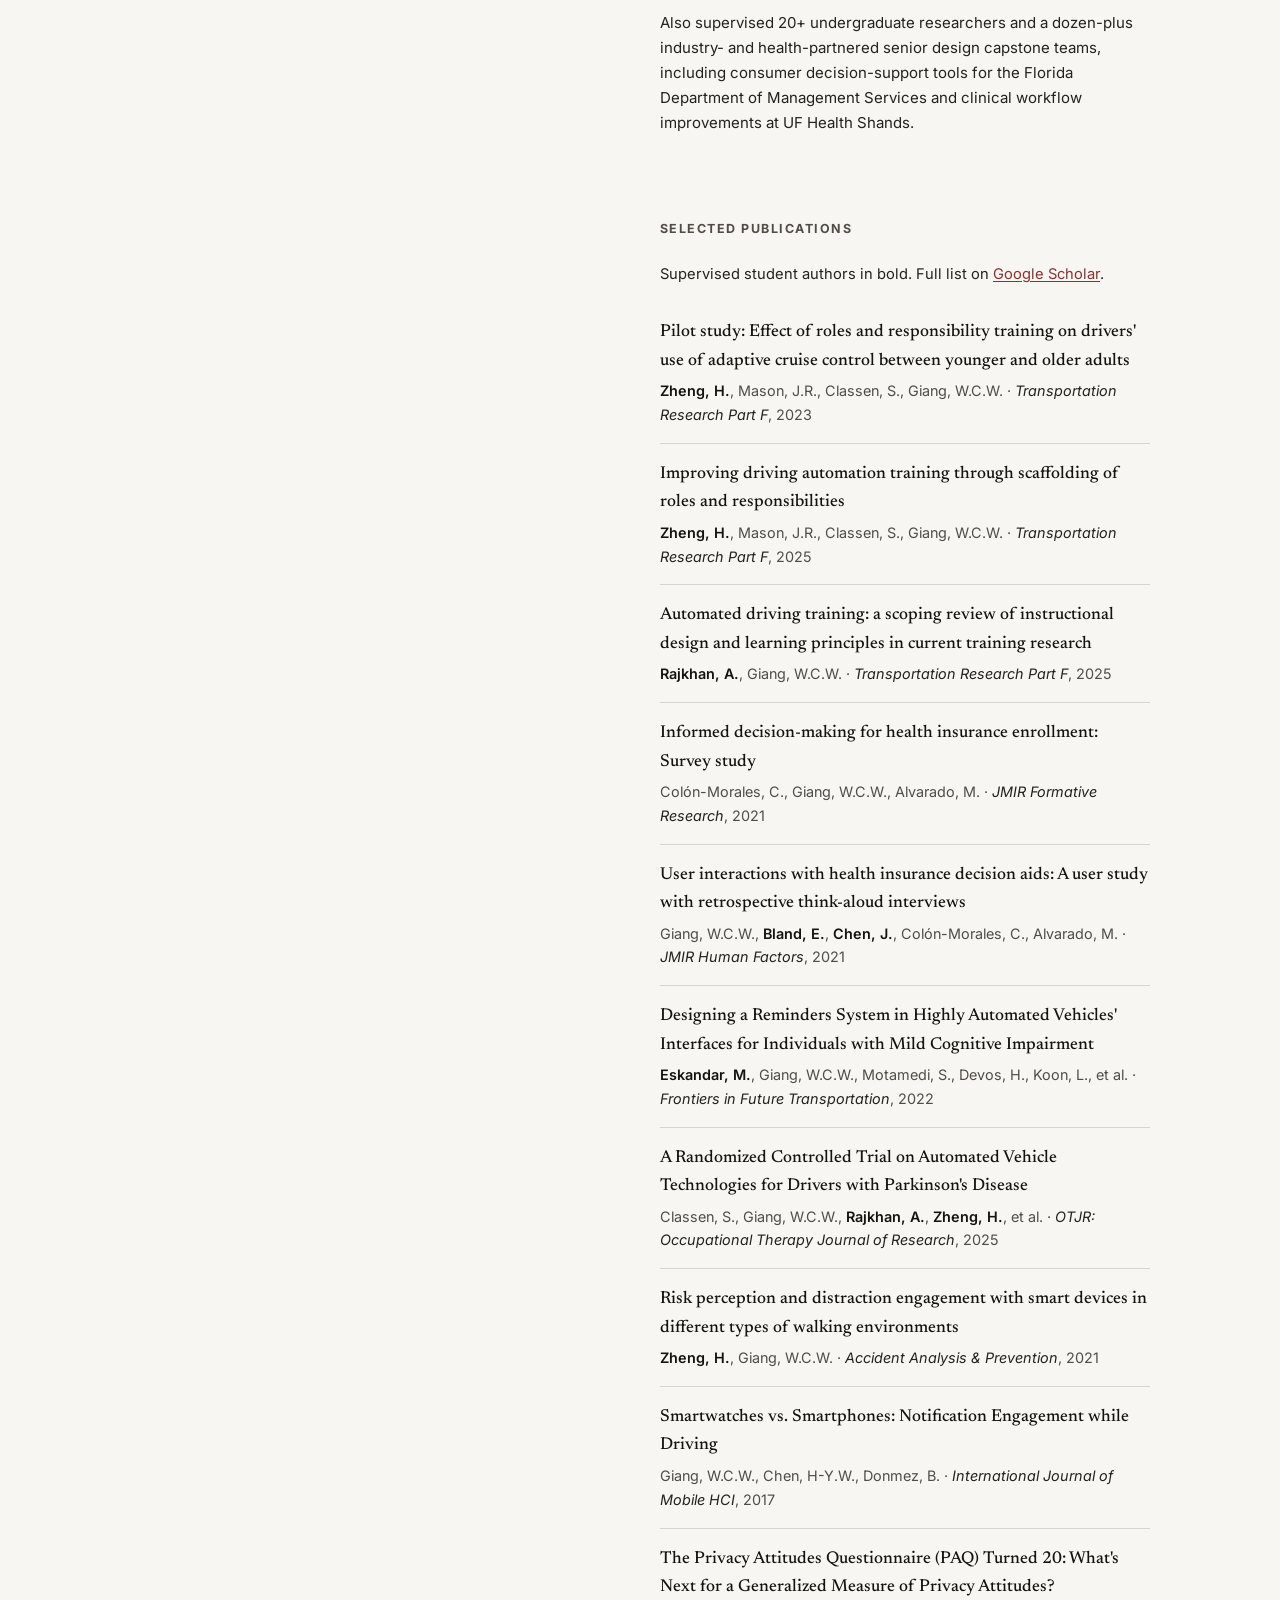
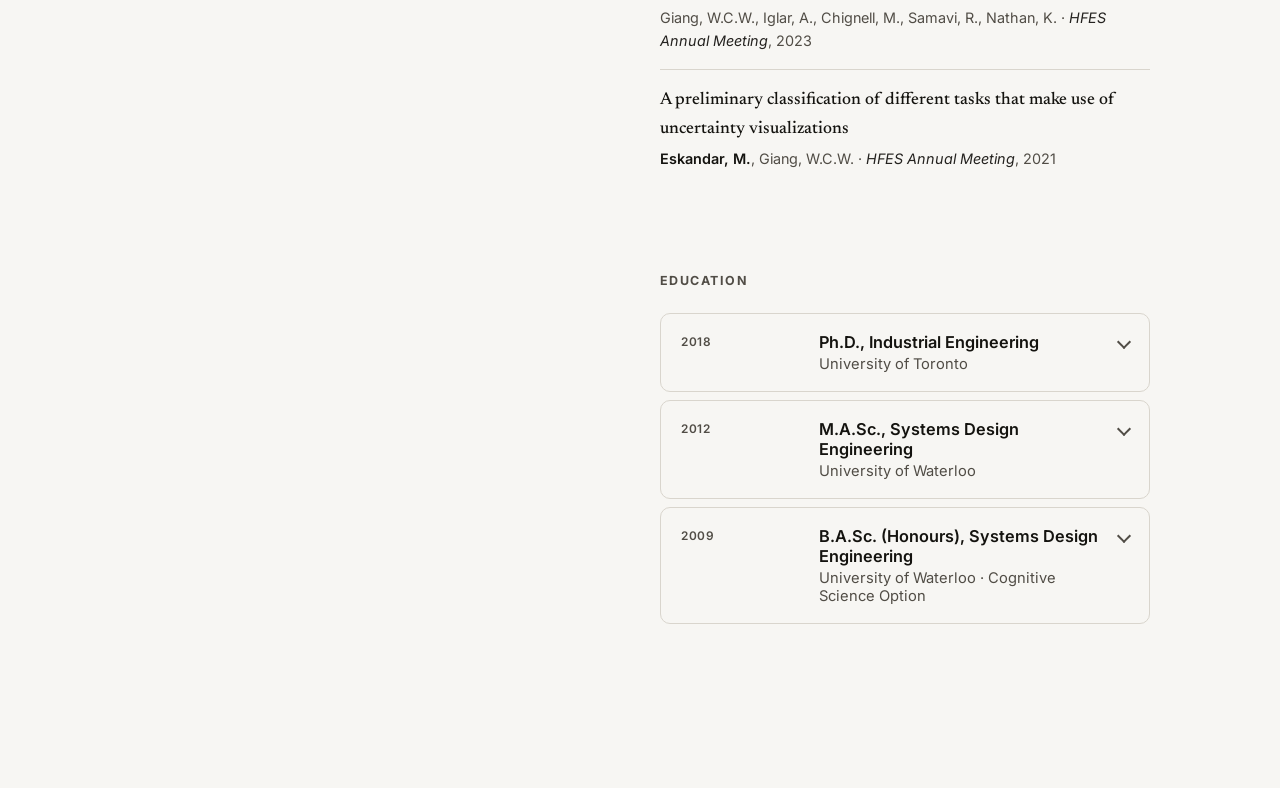
==== commit bf959142: "Add Google Scholar link to fancy sidebar Co-Authored-By: Claude Opus 4.8 <noreply@anthropic.com>" ====
--- a/index.html
+++ b/index.html
@@ -55,6 +55,7 @@
           <li><a href="assets/resume.pdf">Résumé</a></li>
           <li><a href="assets/cv.pdf">CV</a></li>
           <li><a target="_blank" rel="noopener" href="https://www.linkedin.com/in/wayne-giang-1979775/">LinkedIn</a></li>
+          <li><a target="_blank" rel="noopener" href="https://scholar.google.ca/citations?user=eEY_yN4AAAAJ&hl=en">Scholar</a></li>
         </ul>
       </div>
     </aside>
@@ -341,7 +342,7 @@
             </h3>
             <div class="card__panel">
               <div class="card__panel-inner">
-                <p>Thesis: <em>Applications of Crossmodal Relationships in Interfaces for Complex Systems: A Study of Temporal Synchrony.</em></p>
+                <p>Thesis: <em>Applications of Crossmodal Relationships in Interfaces for Complex Systems: A Study of Temporal Synchrony.</em> Advisor: Catherine Burns.</p>
               </div>
             </div>
           </li>
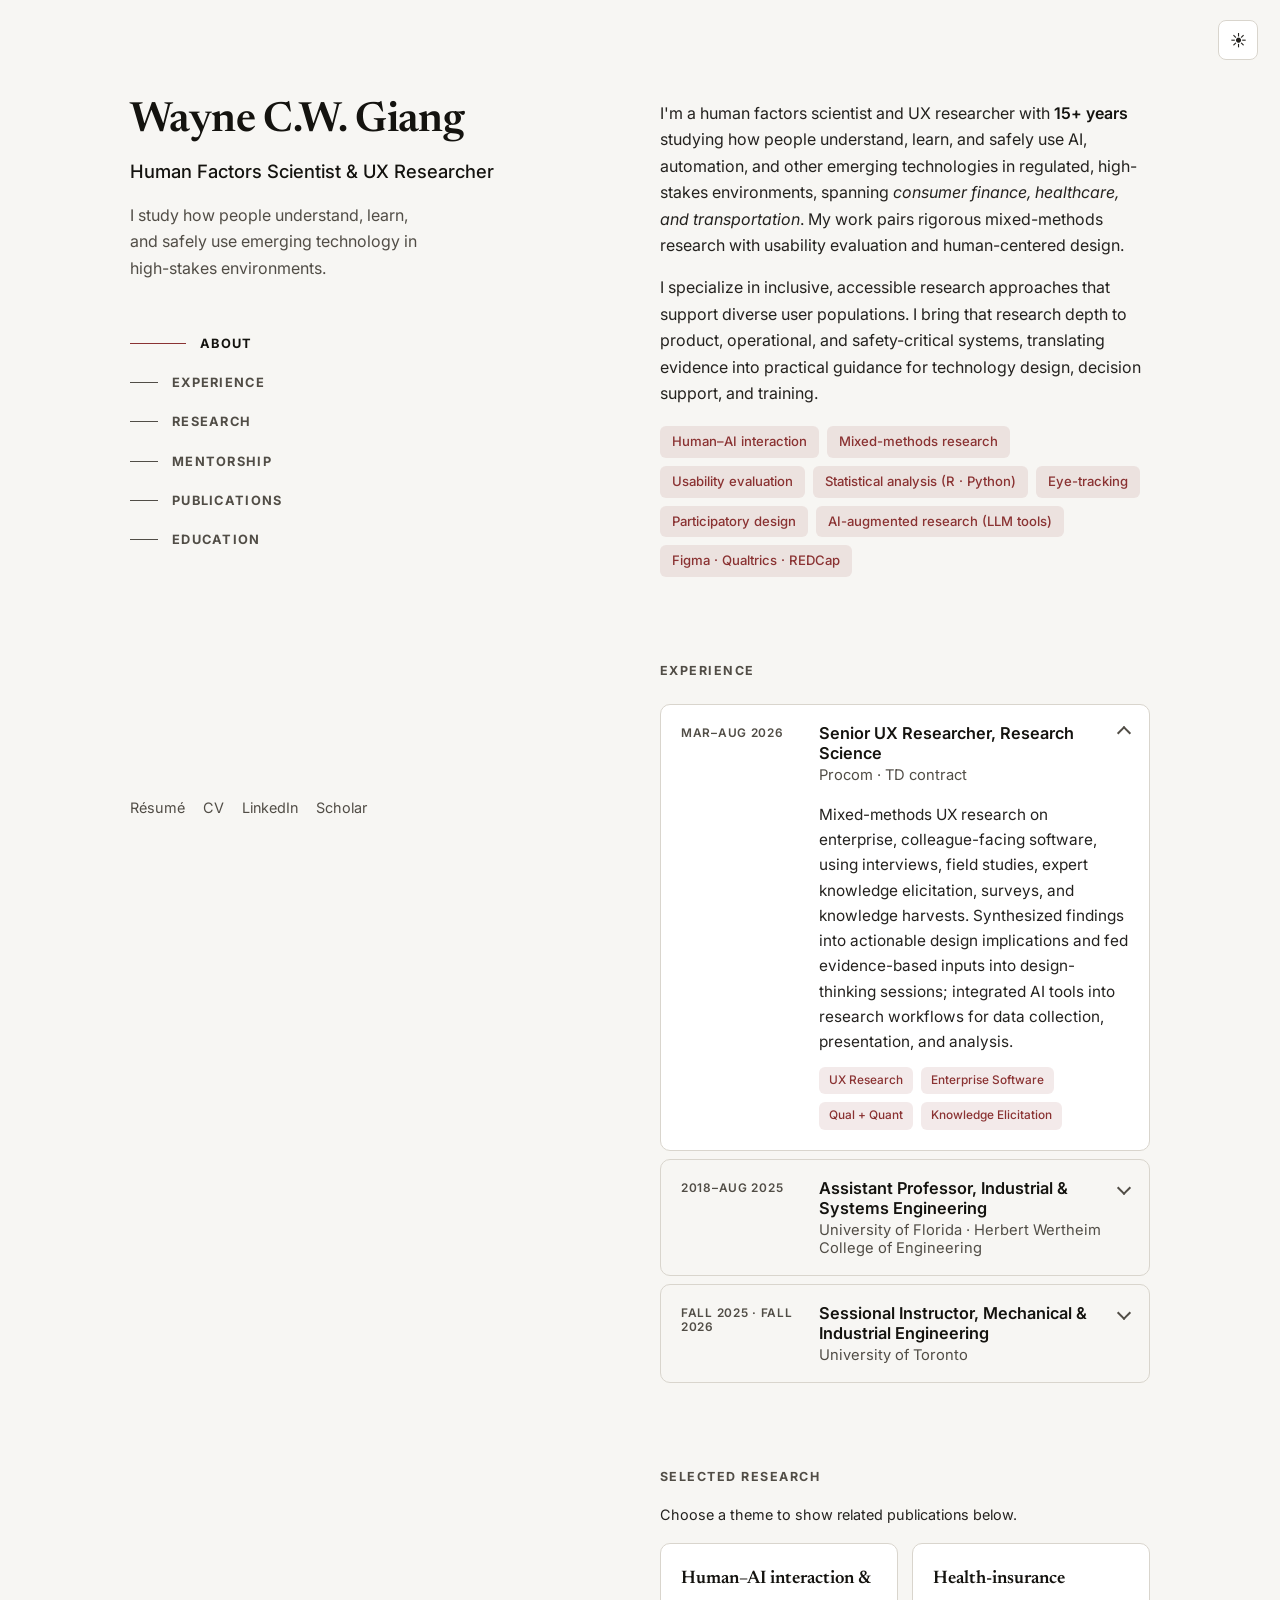
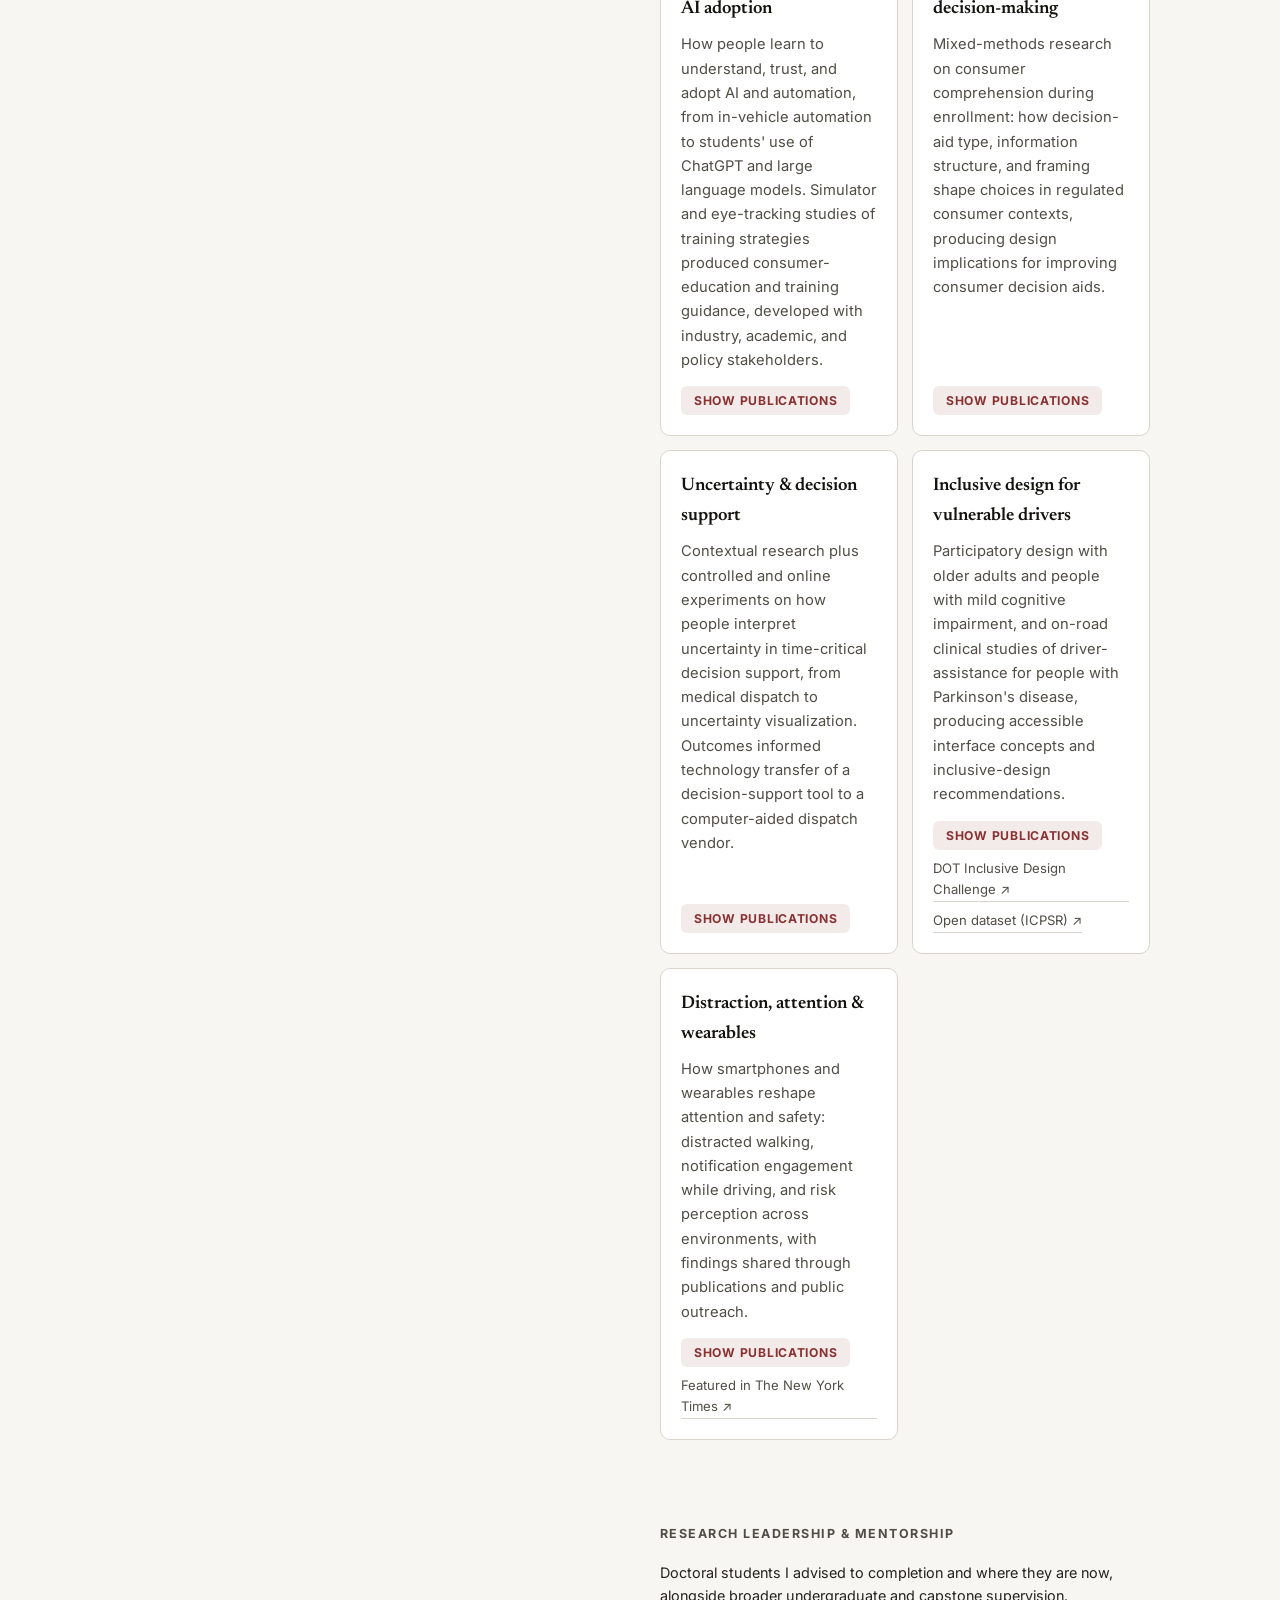
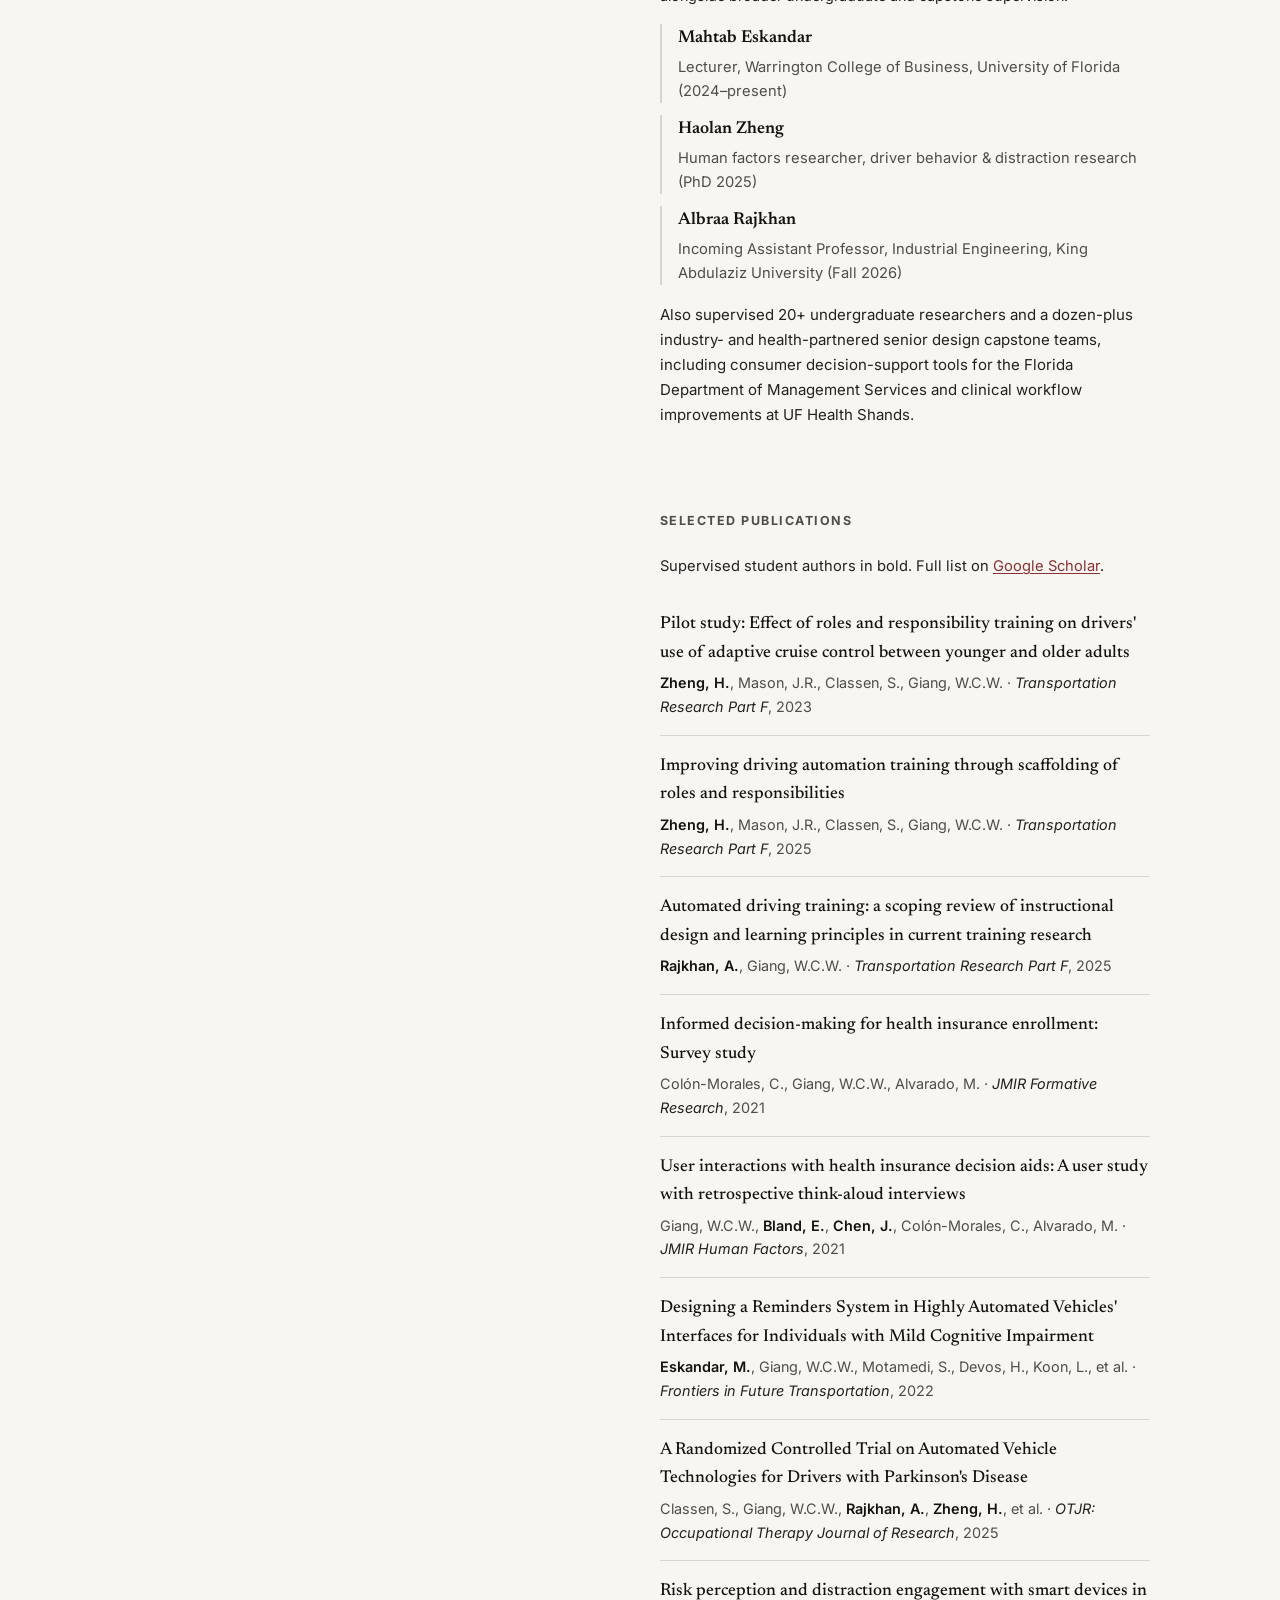
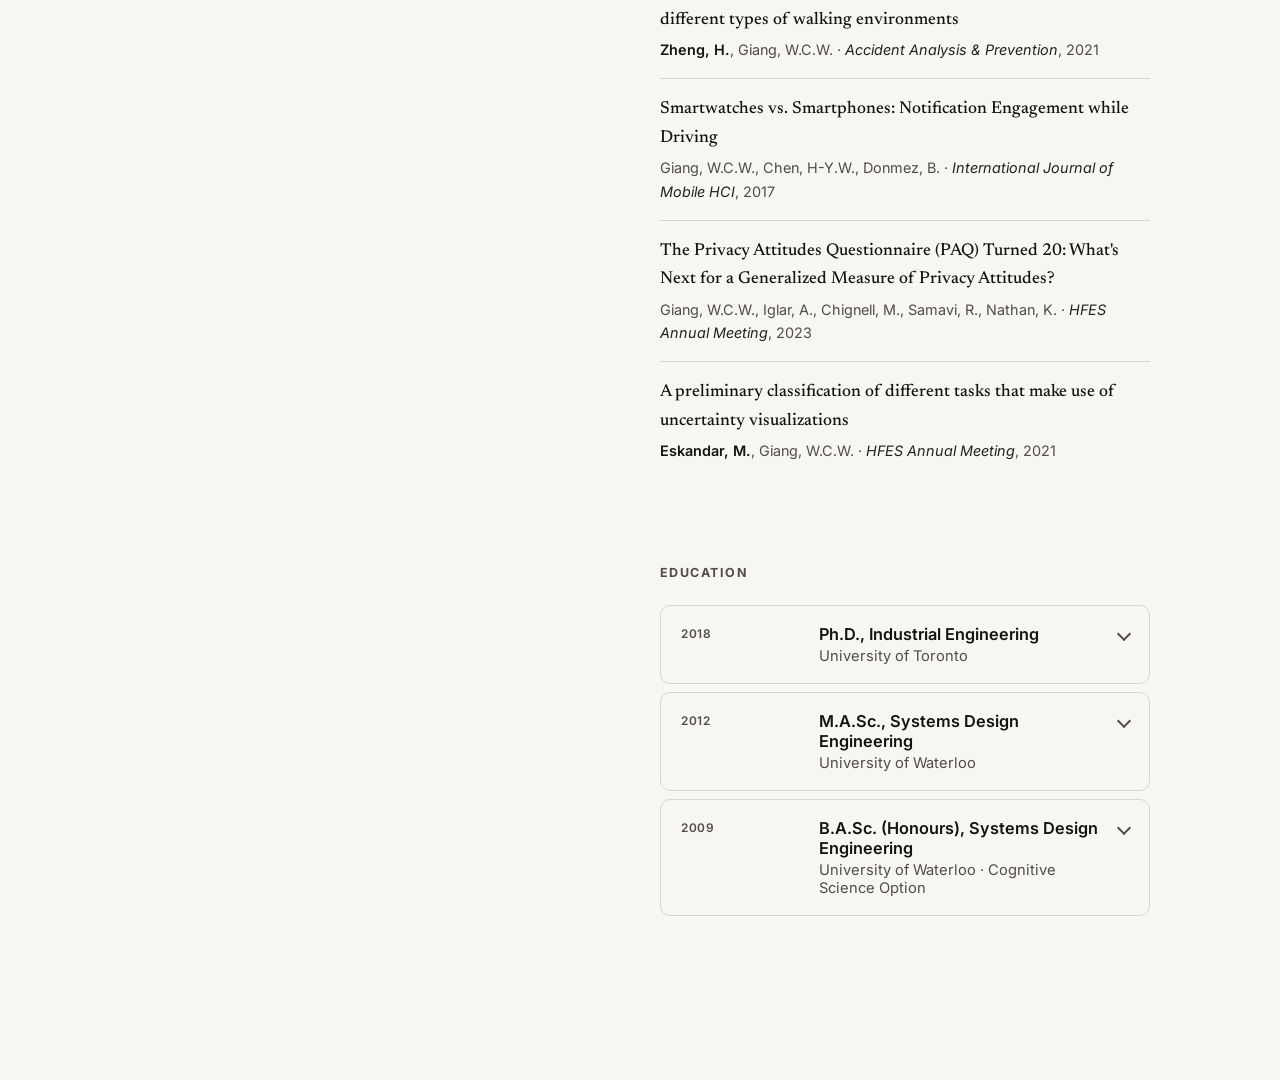
==== commit 66c80b41: "Positioning refresh: headline, AI framing, applied outcomes - Headline -> Human Factors Scientist & " ====
--- a/index.html
+++ b/index.html
@@ -4,8 +4,8 @@
   <meta charset="UTF-8" />
   <meta name="viewport" content="width=device-width, initial-scale=1.0" />
 
-  <title>Wayne C.W. Giang, Ph.D. · UX Researcher &amp; Human Factors</title>
-  <meta name="description" content="Wayne C.W. Giang, Ph.D. UX researcher and human factors specialist. Mixed-methods research, usability evaluation, and human-centered design in high-stakes domains." />
+  <title>Wayne C.W. Giang, Ph.D. · Human Factors Scientist &amp; UX Researcher</title>
+  <meta name="description" content="Wayne C.W. Giang, Ph.D. Human factors scientist and UX researcher. Mixed-methods research, usability evaluation, and human-centered design in high-stakes domains." />
 
   <link rel="icon" href="assets/favicon.svg" type="image/svg+xml" />
   <link rel="preconnect" href="https://fonts.googleapis.com" />
@@ -33,7 +33,7 @@
       <div class="sidebar__inner">
         <div>
           <h1 class="name">Wayne C.W. Giang</h1>
-          <p class="title">UX Researcher &amp; Human Factors, Ph.D.</p>
+          <p class="title">Human Factors Scientist &amp; UX Researcher</p>
           <p class="tagline">
             I study how people understand, learn, and safely use emerging
             technology in high-stakes environments.
@@ -64,22 +64,23 @@
     <main class="content">
       <section id="about" class="section reveal" tabindex="-1">
         <p>
-          I'm a UX researcher and human factors specialist with <strong>15+ years</strong>
-          studying how people understand, learn, and safely use emerging technologies in
-          regulated, high-stakes environments, spanning <em>consumer finance, healthcare,
-          and transportation</em>. My work pairs rigorous mixed-methods research with
-          usability evaluation and human-centered design.
+          I'm a human factors scientist and UX researcher with <strong>15+ years</strong>
+          studying how people understand, learn, and safely use AI, automation, and other
+          emerging technologies in regulated, high-stakes environments, spanning
+          <em>consumer finance, healthcare, and transportation</em>. My work pairs rigorous
+          mixed-methods research with usability evaluation and human-centered design.
         </p>
         <p>
           I specialize in inclusive, accessible research approaches that support diverse user
-          populations, and in translating evidence into practical guidance for design, policy,
-          and consumer education. After leading interdisciplinary research as a professor, I'm
-          now applying that depth to product and UX research in industry.
+          populations. I bring that research depth to product, operational, and safety-critical
+          systems, translating evidence into practical guidance for technology design, decision
+          support, and training.
         </p>
         <div class="pills">
-          <span>Mixed-methods research</span><span>Usability evaluation</span>
-          <span>Statistical analysis (R · Python)</span><span>Eye-tracking</span>
-          <span>Participatory design</span><span>Figma · Qualtrics · REDCap</span>
+          <span>Human–AI interaction</span><span>Mixed-methods research</span>
+          <span>Usability evaluation</span><span>Statistical analysis (R · Python)</span>
+          <span>Eye-tracking</span><span>Participatory design</span>
+          <span>AI-augmented research (LLM tools)</span><span>Figma · Qualtrics · REDCap</span>
         </div>
       </section>
 
@@ -157,7 +158,9 @@
             </h3>
             <div class="card__panel">
               <div class="card__panel-inner">
-                <p>Taught within the Mechanical &amp; Industrial Engineering department.</p>
+                <p>Teach a graduate course in statistics and experimental design for human
+                  factors researchers, and an undergraduate psychology course for engineers,
+                  in Mechanical &amp; Industrial Engineering.</p>
               </div>
             </div>
           </li>
@@ -169,11 +172,13 @@
         <p class="hint">Choose a theme to show related publications below.</p>
         <div class="grid" role="group" aria-label="Research themes">
           <article class="tile" data-theme="automation">
-            <h3>Vehicle automation training &amp; education</h3>
-            <p>
-              Designing and evaluating training that helps consumers understand in-vehicle
-              automation, comparing scaffolding strategies across older, younger, and student
-              drivers via simulator and eye-tracking studies.
+            <h3>Human–AI interaction &amp; AI adoption</h3>
+            <p>
+              How people learn to understand, trust, and adopt AI and automation, from
+              in-vehicle automation to students' use of ChatGPT and large language models.
+              Simulator and eye-tracking studies of training strategies produced
+              consumer-education and training guidance, developed with industry, academic,
+              and policy stakeholders.
             </p>
             <div class="tile__actions">
               <button class="tile__filter" data-theme="automation" aria-pressed="false">Show publications</button>
@@ -184,7 +189,7 @@
             <p>
               Mixed-methods research on consumer comprehension during enrollment: how
               decision-aid type, information structure, and framing shape choices in regulated
-              consumer contexts.
+              consumer contexts, producing design implications for improving consumer decision aids.
             </p>
             <div class="tile__actions">
               <button class="tile__filter" data-theme="health" aria-pressed="false">Show publications</button>
@@ -207,7 +212,7 @@
             <p>
               Participatory design with older adults and people with mild cognitive impairment,
               and on-road clinical studies of driver-assistance for people with Parkinson's
-              disease.
+              disease, producing accessible interface concepts and inclusive-design recommendations.
             </p>
             <div class="tile__actions">
               <button class="tile__filter" data-theme="inclusive" aria-pressed="false">Show publications</button>
@@ -219,7 +224,8 @@
             <h3>Distraction, attention &amp; wearables</h3>
             <p>
               How smartphones and wearables reshape attention and safety: distracted walking,
-              notification engagement while driving, and risk perception across environments.
+              notification engagement while driving, and risk perception across environments,
+              with findings shared through publications and public outreach.
             </p>
             <div class="tile__actions">
               <button class="tile__filter" data-theme="distraction" aria-pressed="false">Show publications</button>
@@ -230,8 +236,8 @@
       </section>
 
       <section id="mentorship" class="section reveal">
-        <h2 class="section__label">Doctoral Mentorship</h2>
-        <p class="hint">PhD students I advised to completion, and where they are now.</p>
+        <h2 class="section__label">Research Leadership &amp; Mentorship</h2>
+        <p class="hint">Doctoral students I advised to completion and where they are now, alongside broader undergraduate and capstone supervision.</p>
         <ul class="mentees">
           <li>
             <span class="mentee__name">Mahtab Eskandar</span>
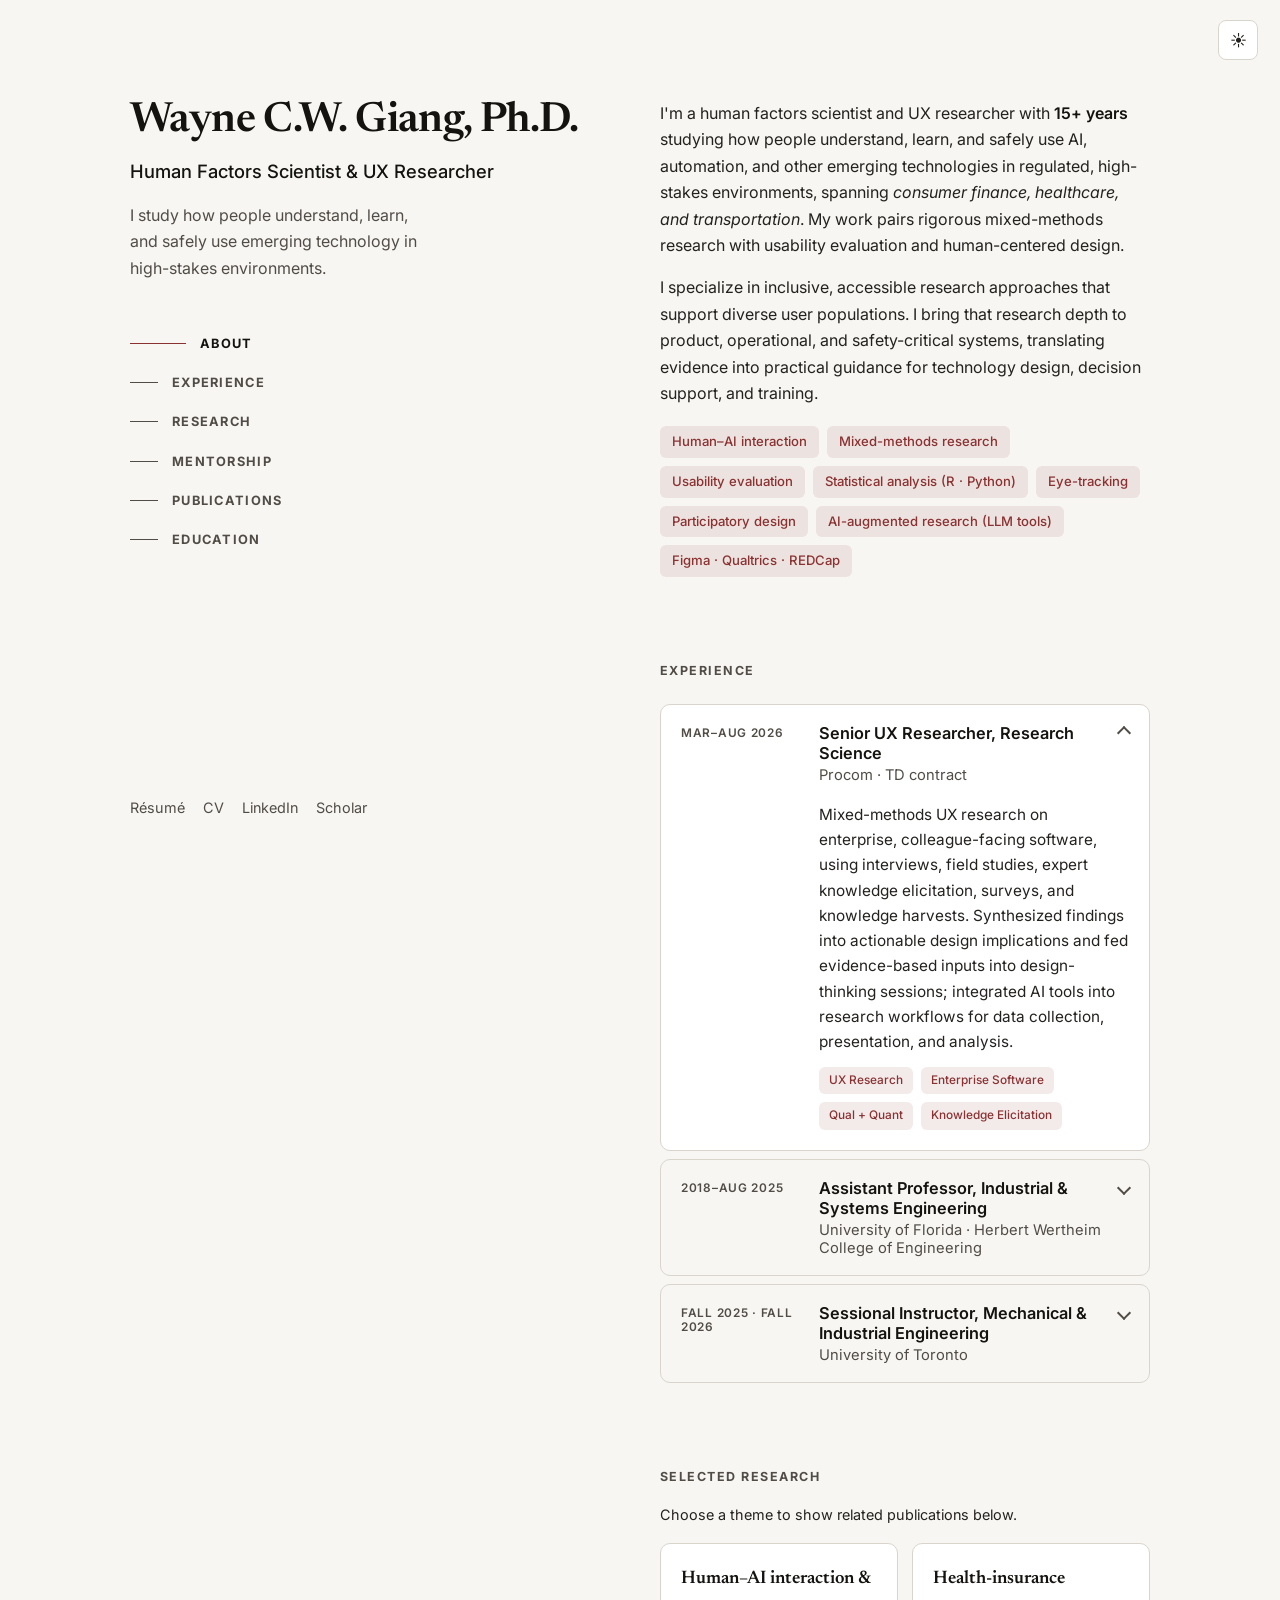
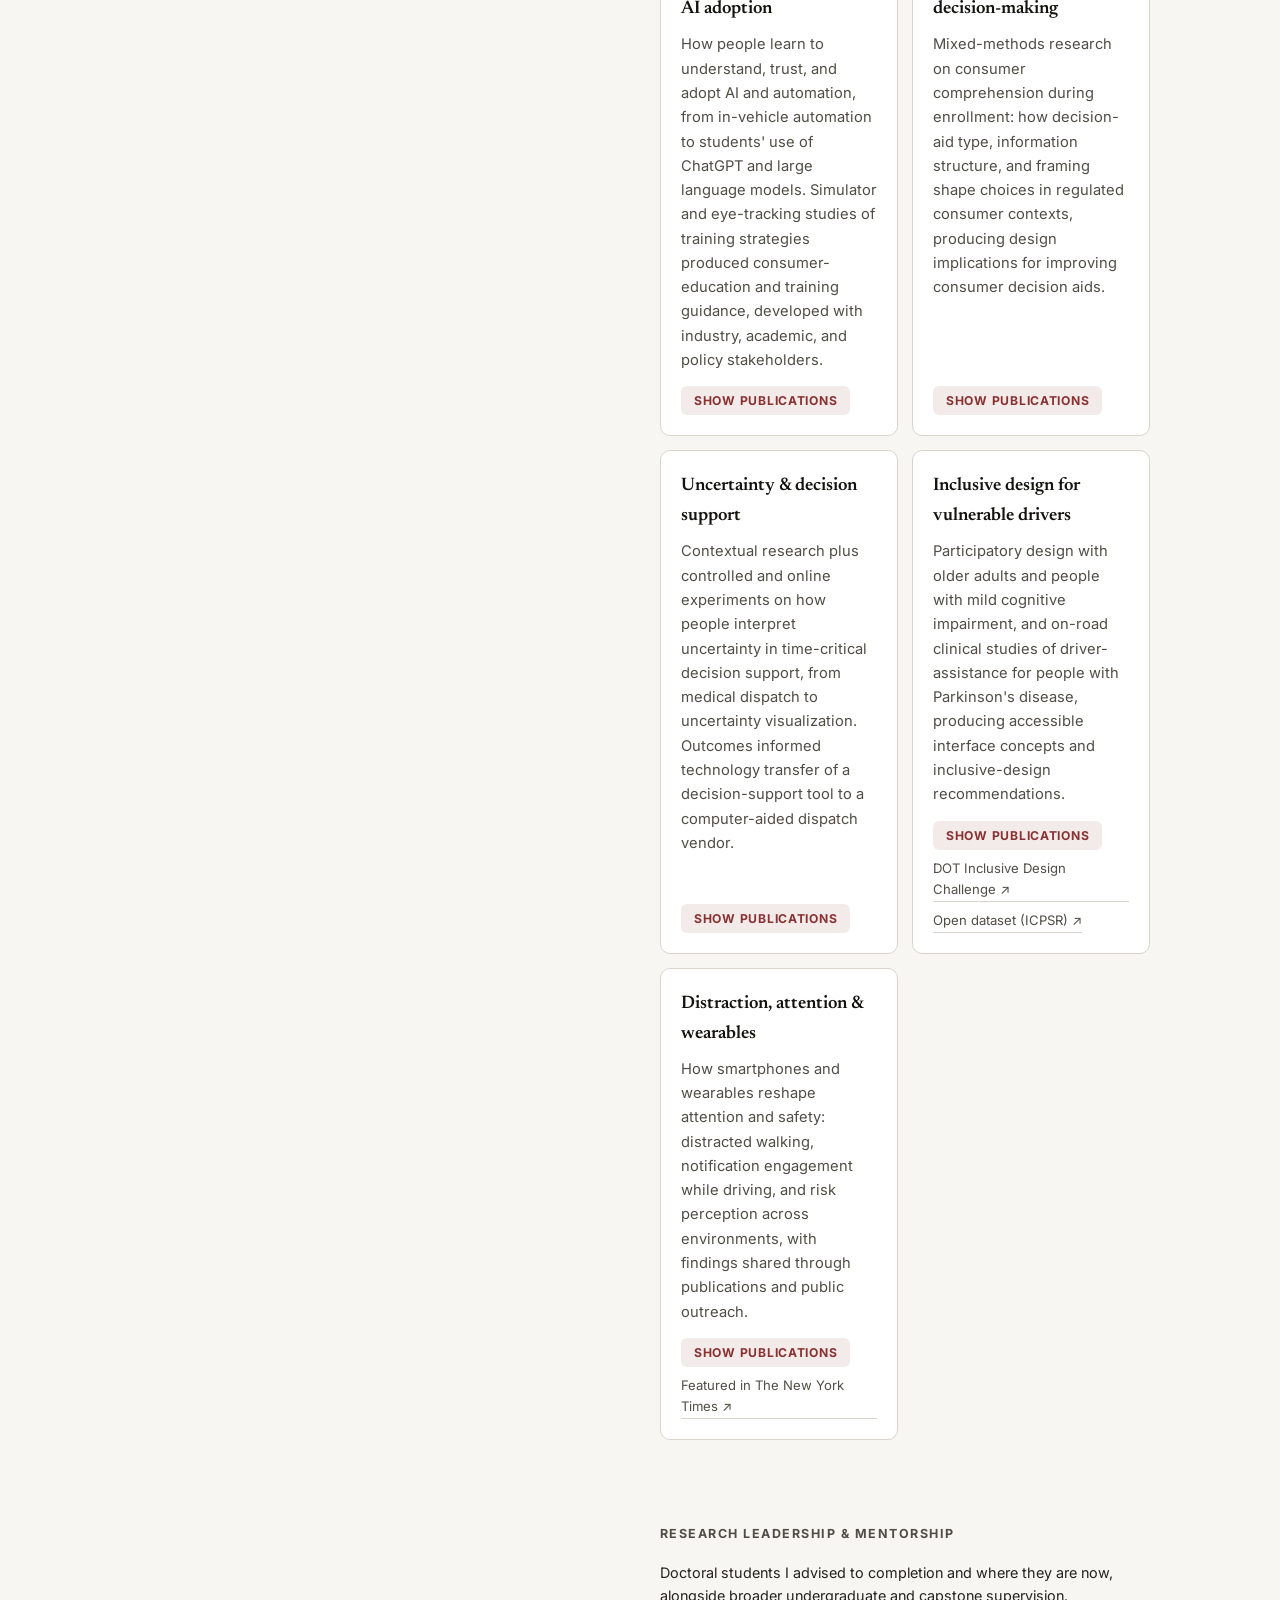
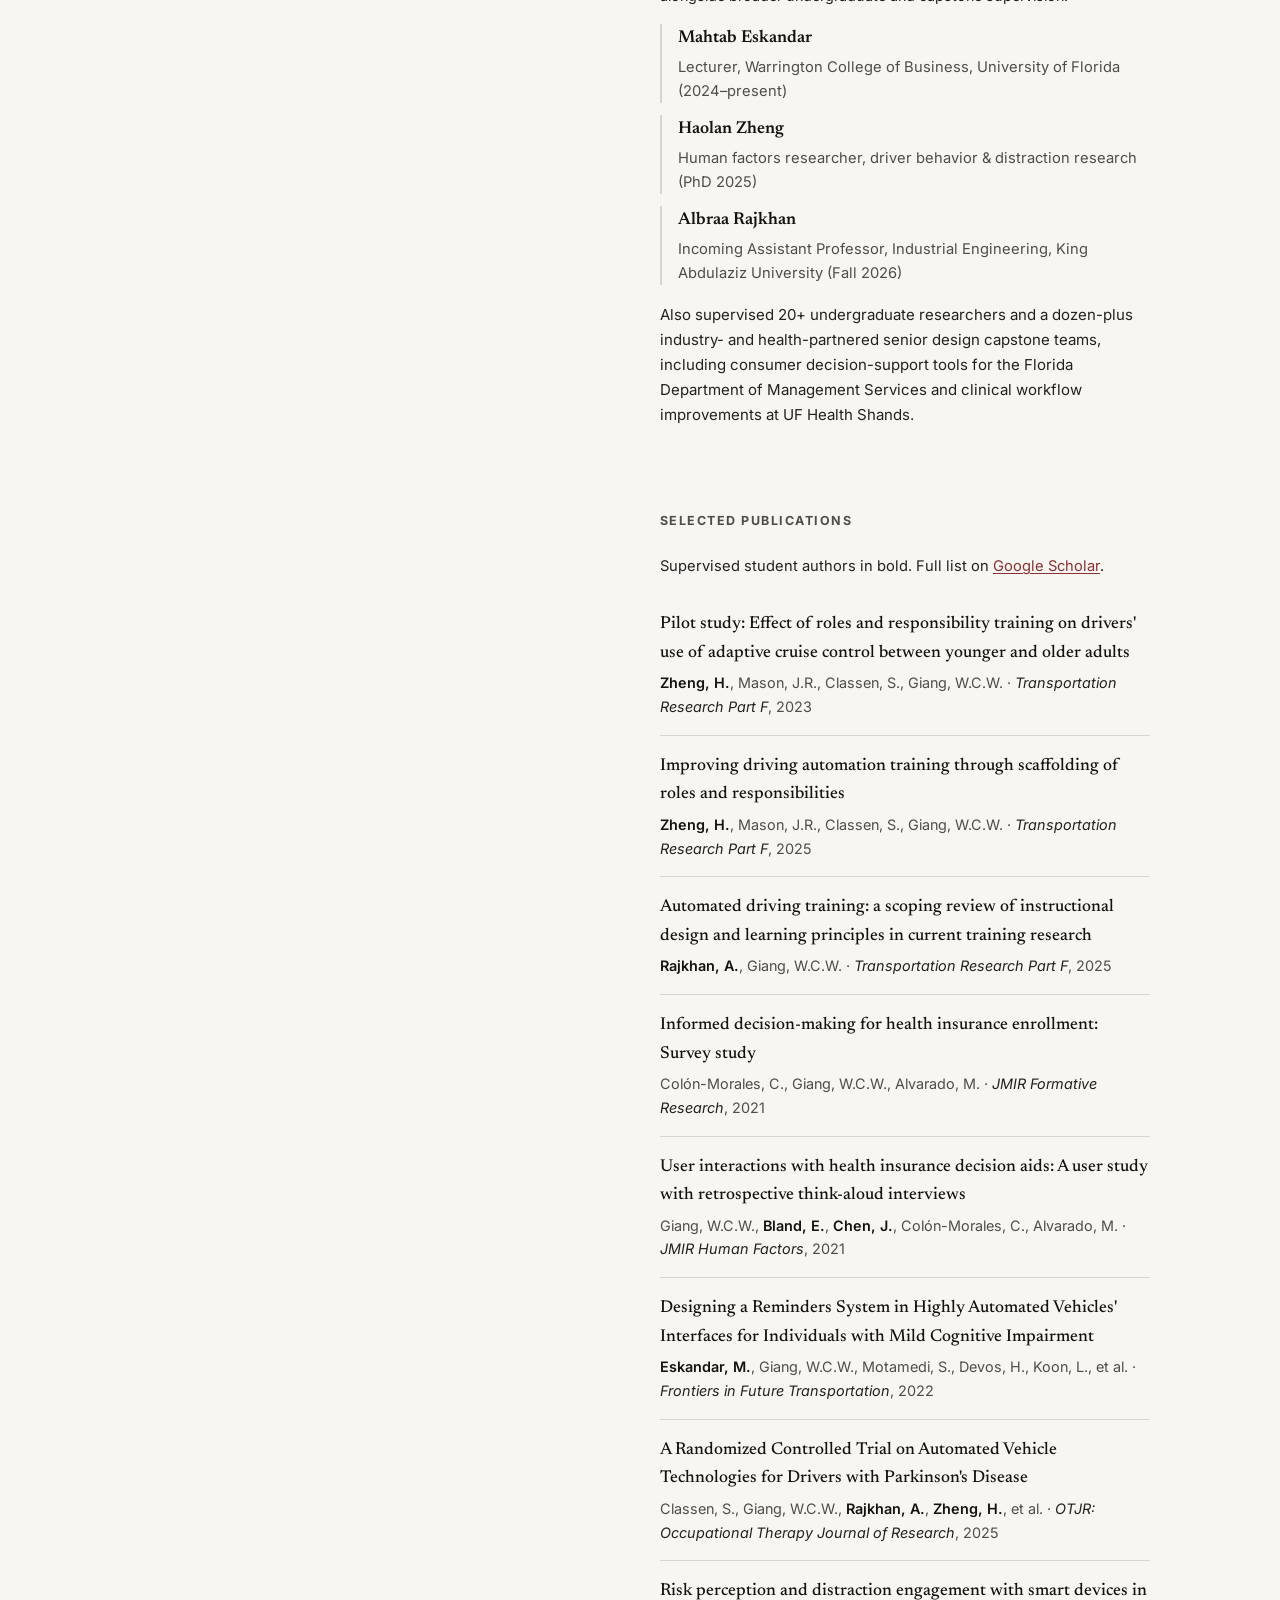
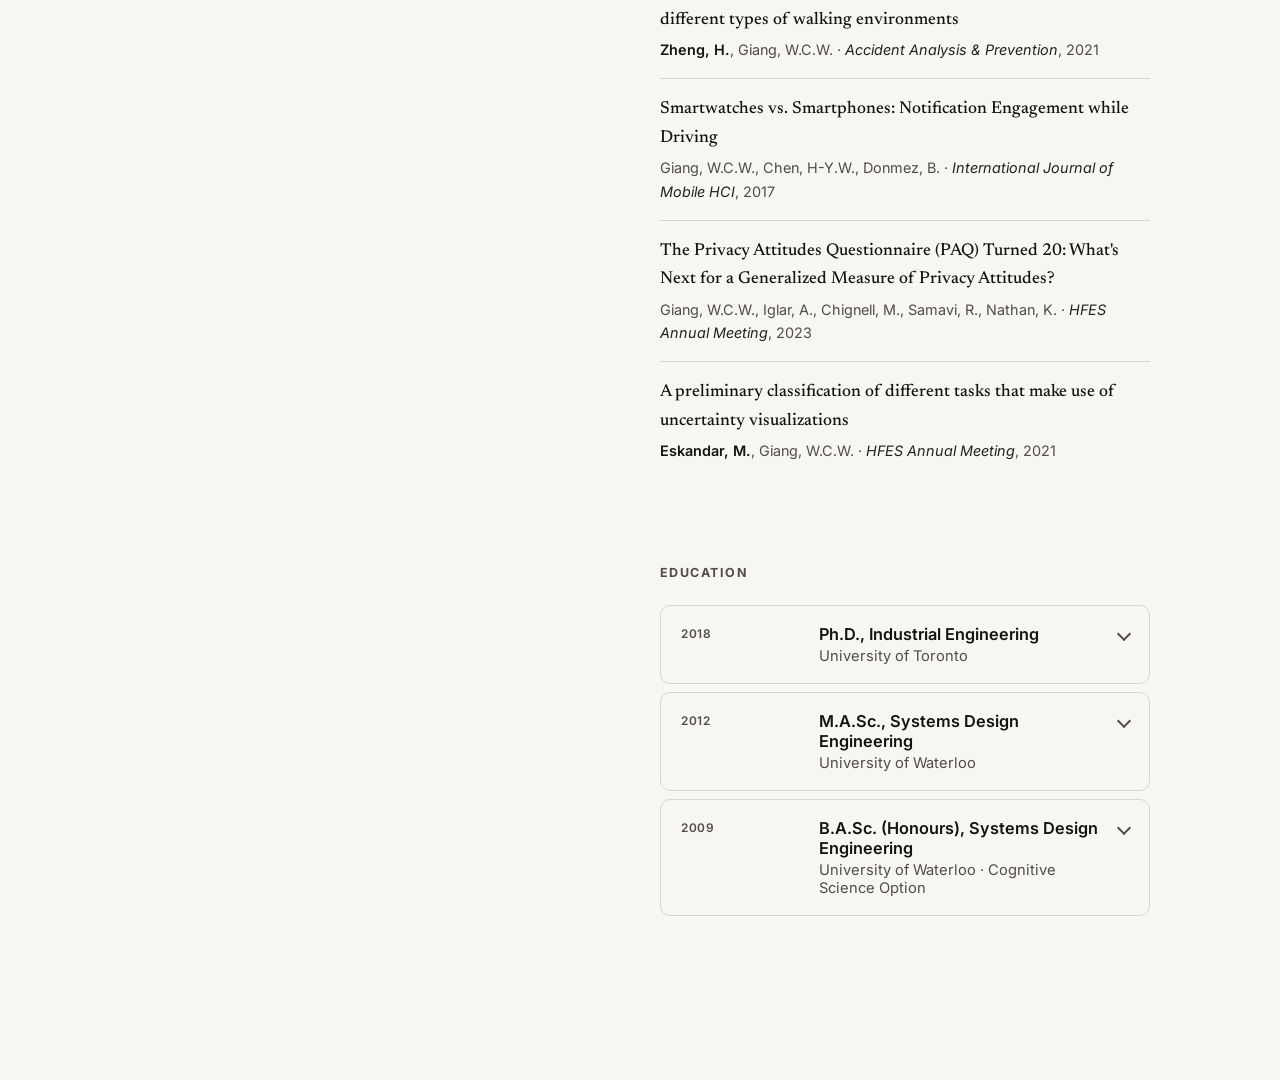
==== commit 4e8fa0b6: "Fancy: restore Ph.D. with name; fix U of T course grammar Co-Authored-By: Claude Opus 4.8 <noreply@a" ====
--- a/index.html
+++ b/index.html
@@ -32,7 +32,7 @@
     <aside class="sidebar">
       <div class="sidebar__inner">
         <div>
-          <h1 class="name">Wayne C.W. Giang</h1>
+          <h1 class="name">Wayne C.W. Giang, Ph.D.</h1>
           <p class="title">Human Factors Scientist &amp; UX Researcher</p>
           <p class="tagline">
             I study how people understand, learn, and safely use emerging
@@ -159,8 +159,7 @@
             <div class="card__panel">
               <div class="card__panel-inner">
                 <p>Teach a graduate course in statistics and experimental design for human
-                  factors researchers, and an undergraduate psychology course for engineers,
-                  in Mechanical &amp; Industrial Engineering.</p>
+                  factors researchers, and an undergraduate psychology course for engineers.</p>
               </div>
             </div>
           </li>
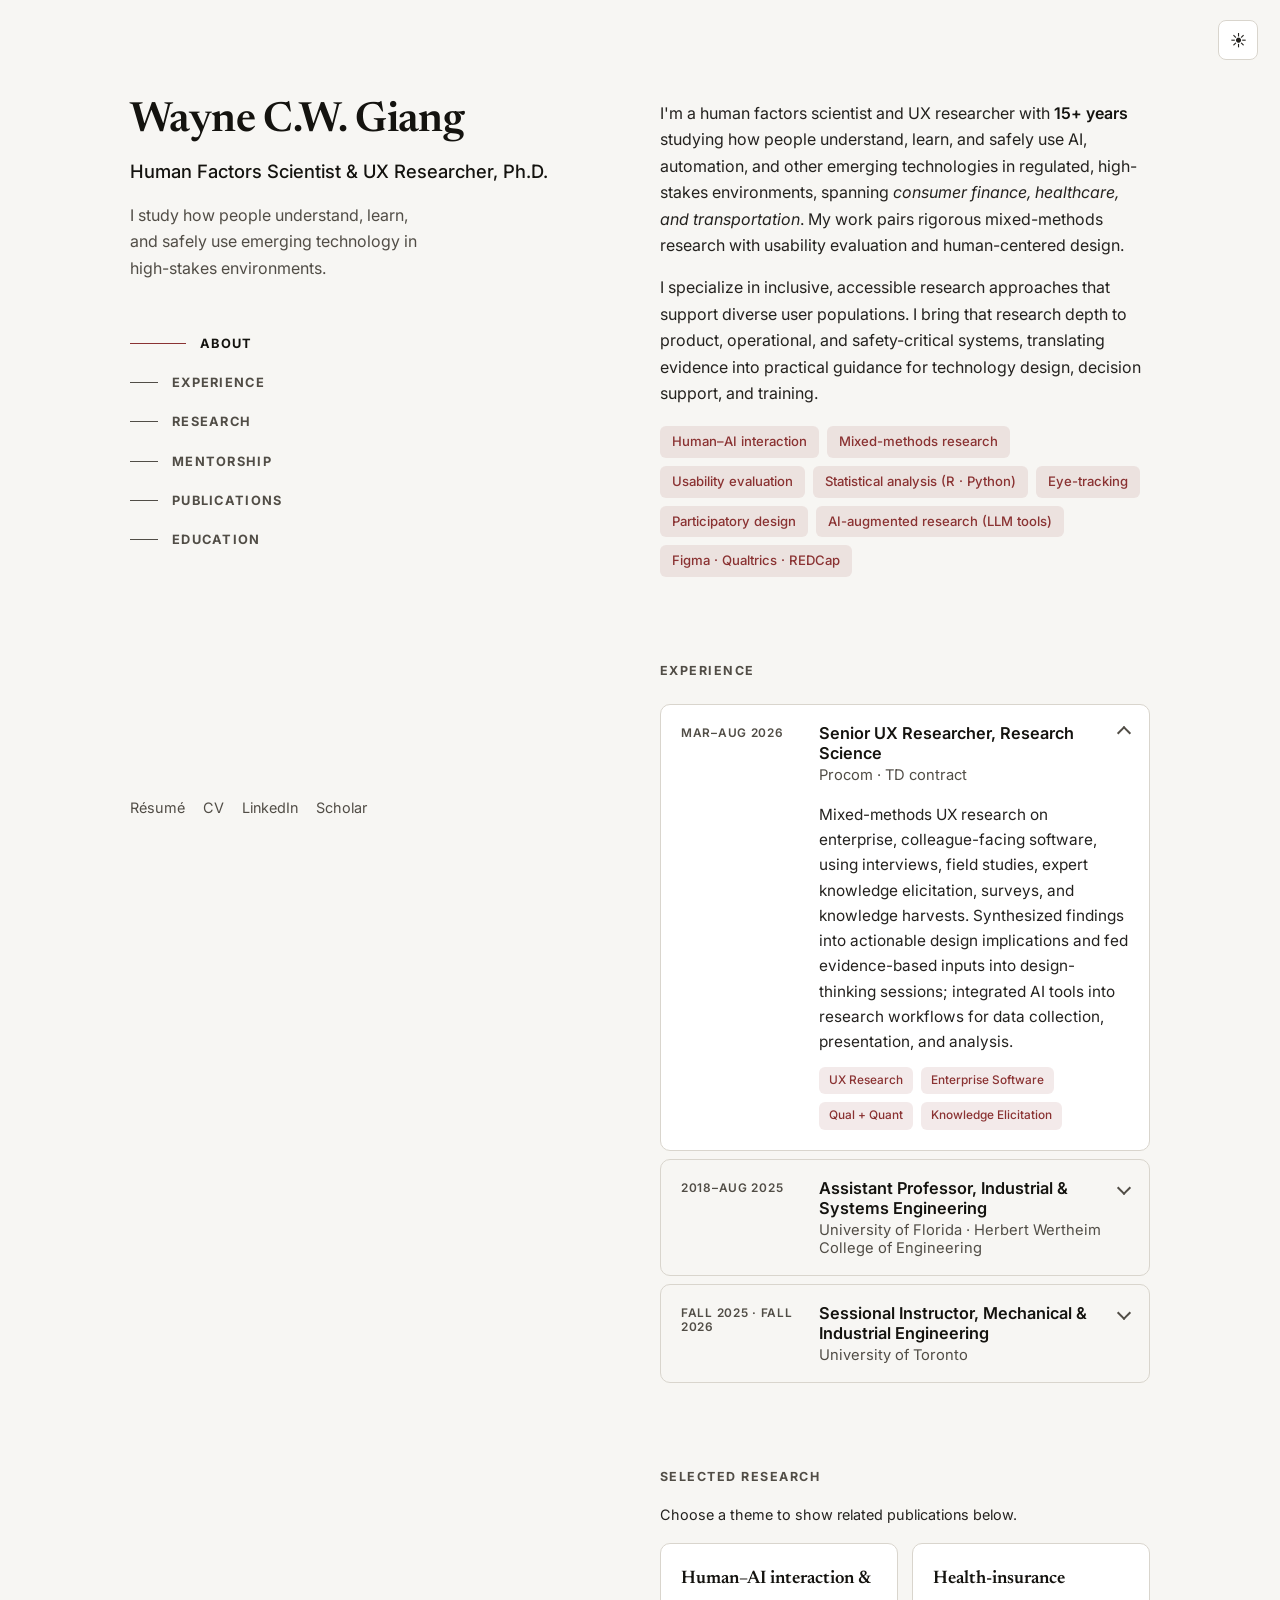
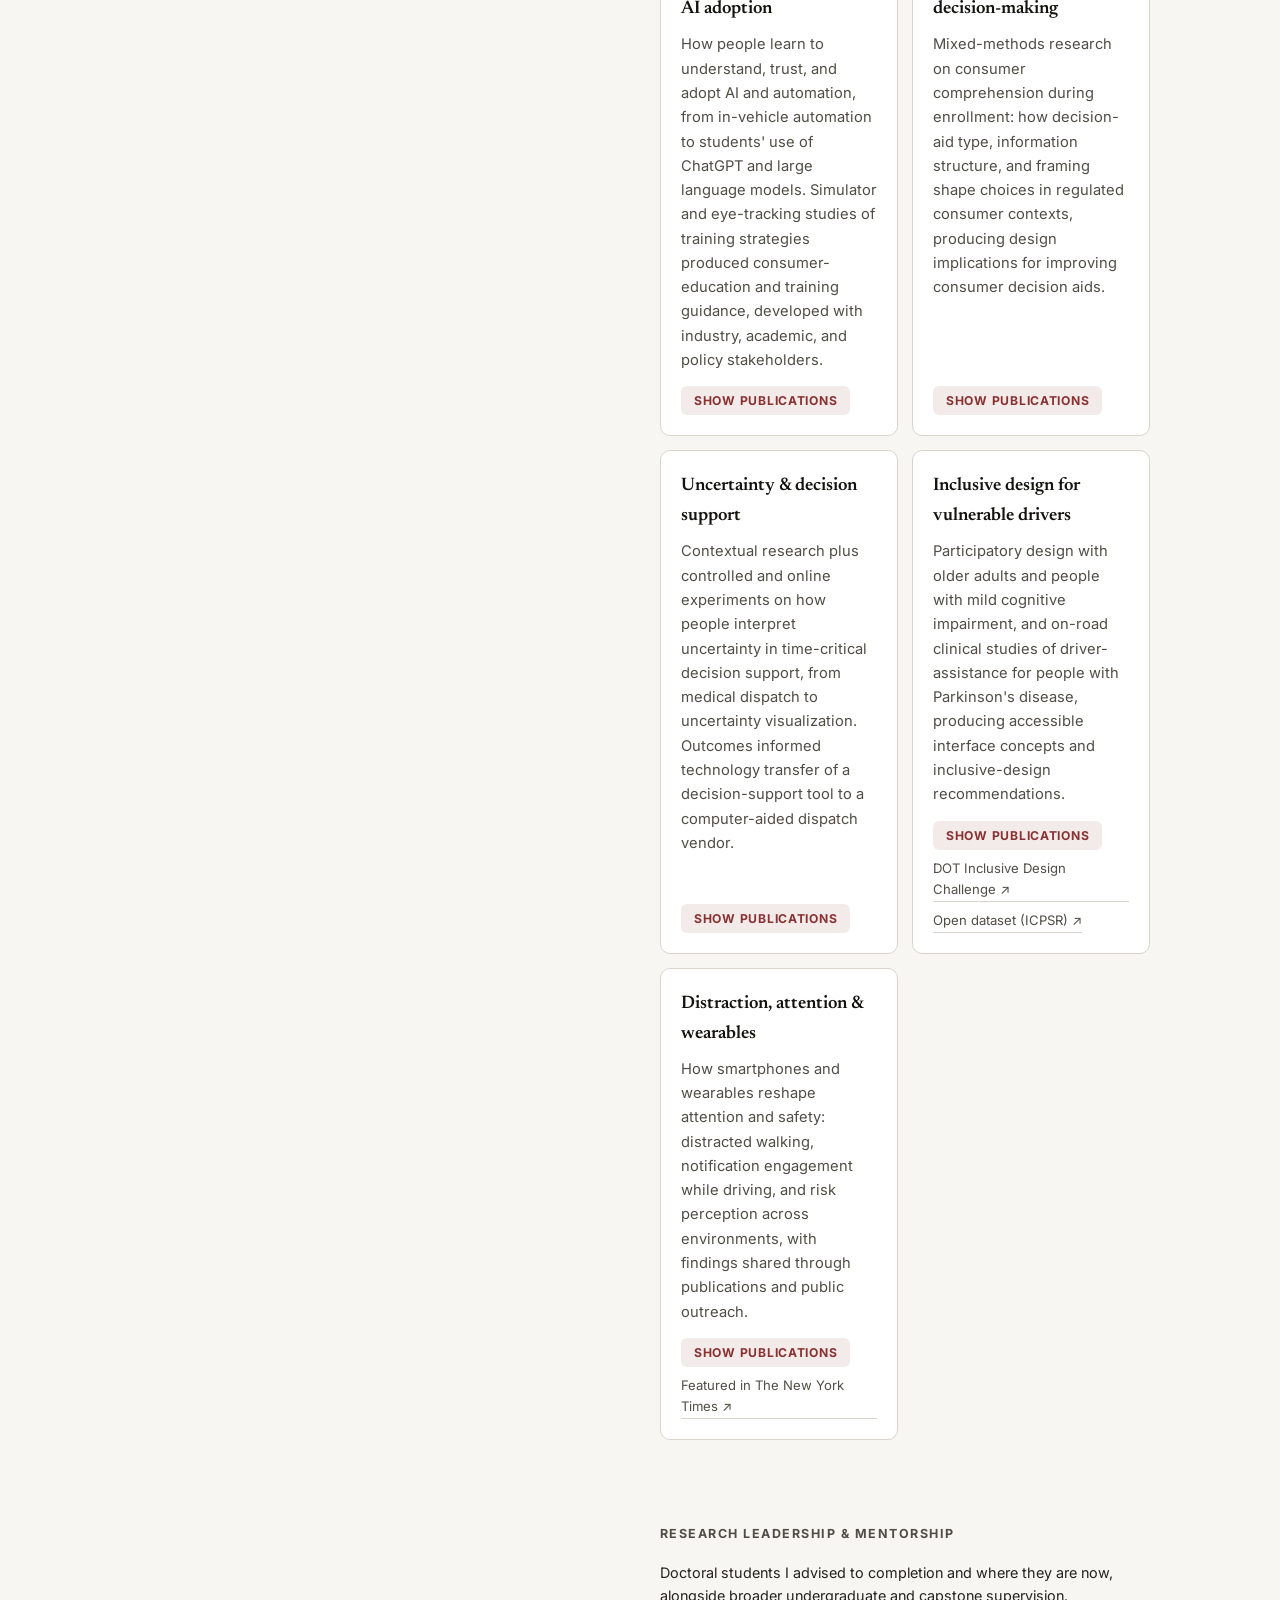
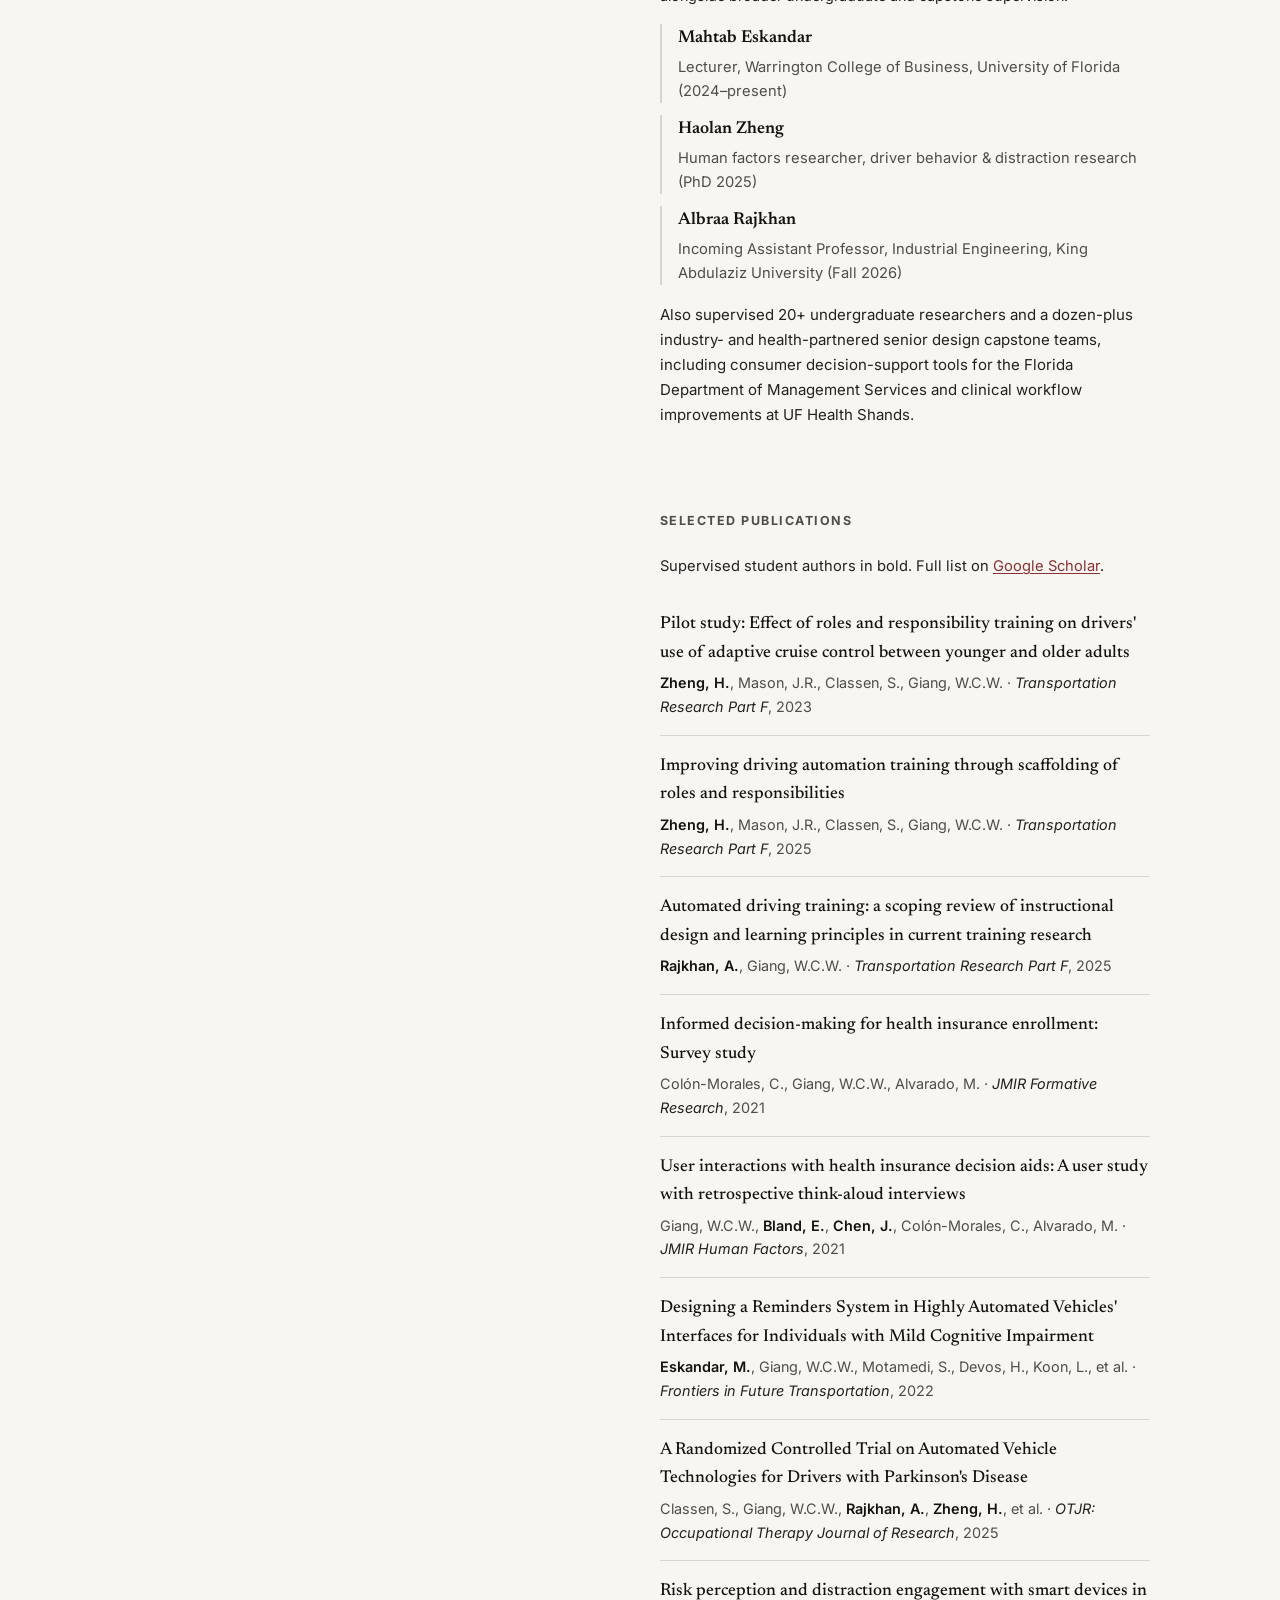
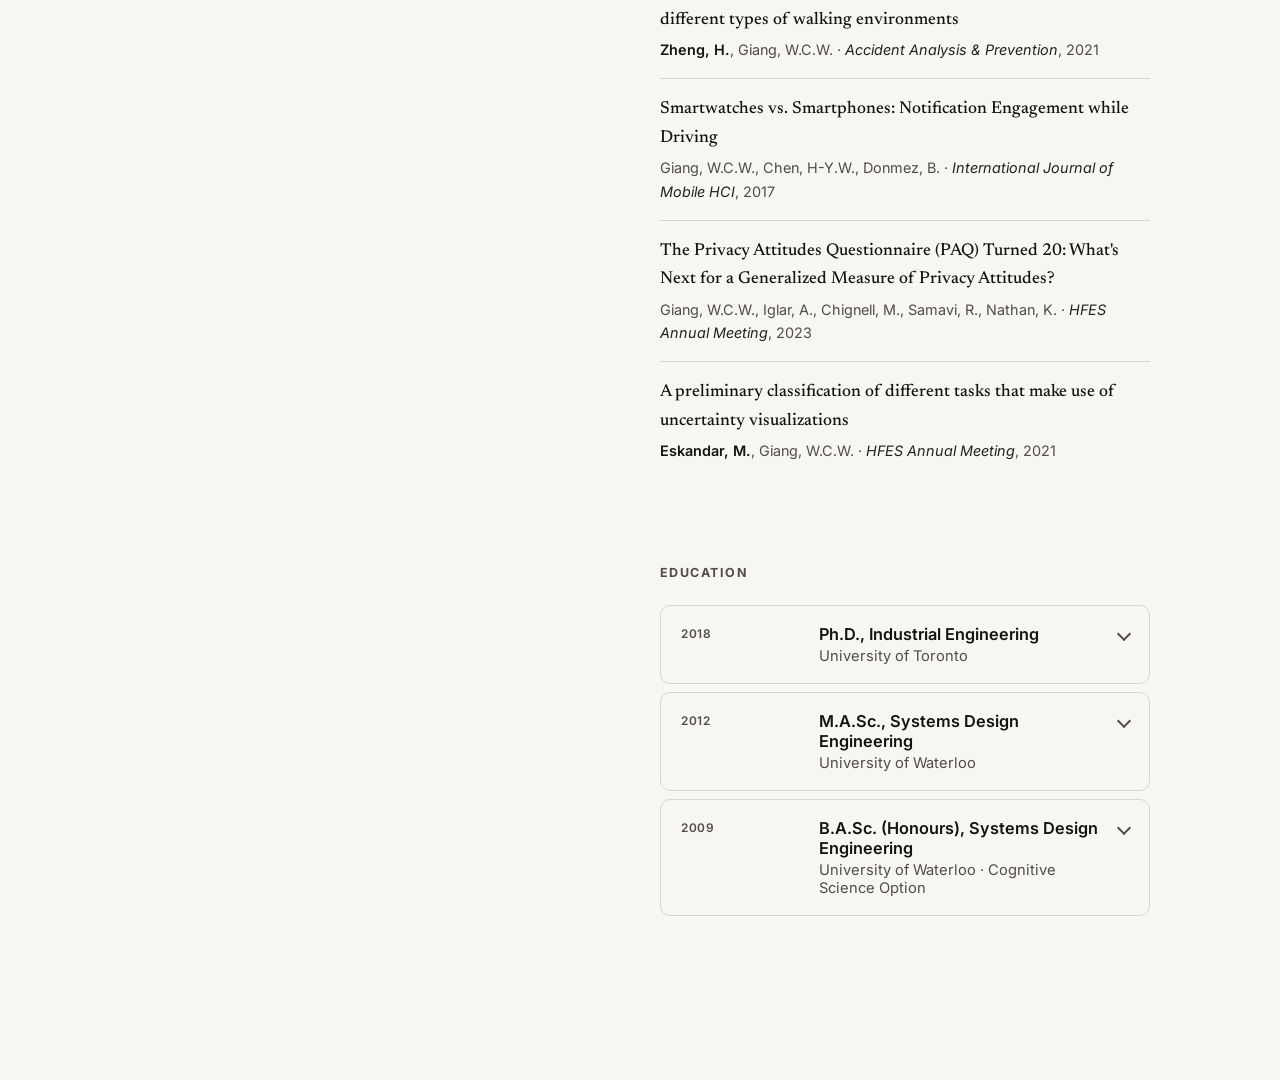
==== commit f9438607: "Move Ph.D. from name to role line Co-Authored-By: Claude Opus 4.8 <noreply@anthropic.com>" ====
--- a/index.html
+++ b/index.html
@@ -32,8 +32,8 @@
     <aside class="sidebar">
       <div class="sidebar__inner">
         <div>
-          <h1 class="name">Wayne C.W. Giang, Ph.D.</h1>
-          <p class="title">Human Factors Scientist &amp; UX Researcher</p>
+          <h1 class="name">Wayne C.W. Giang</h1>
+          <p class="title">Human Factors Scientist &amp; UX Researcher, Ph.D.</p>
           <p class="tagline">
             I study how people understand, learn, and safely use emerging
             technology in high-stakes environments.
@@ -158,8 +158,8 @@
             </h3>
             <div class="card__panel">
               <div class="card__panel-inner">
-                <p>Teach a graduate course in statistics and experimental design for human
-                  factors researchers, and an undergraduate psychology course for engineers.</p>
+                <p>Instructor for a graduate course in statistics and experimental design for
+                  human factors researchers, and an undergraduate psychology course for engineers.</p>
               </div>
             </div>
           </li>
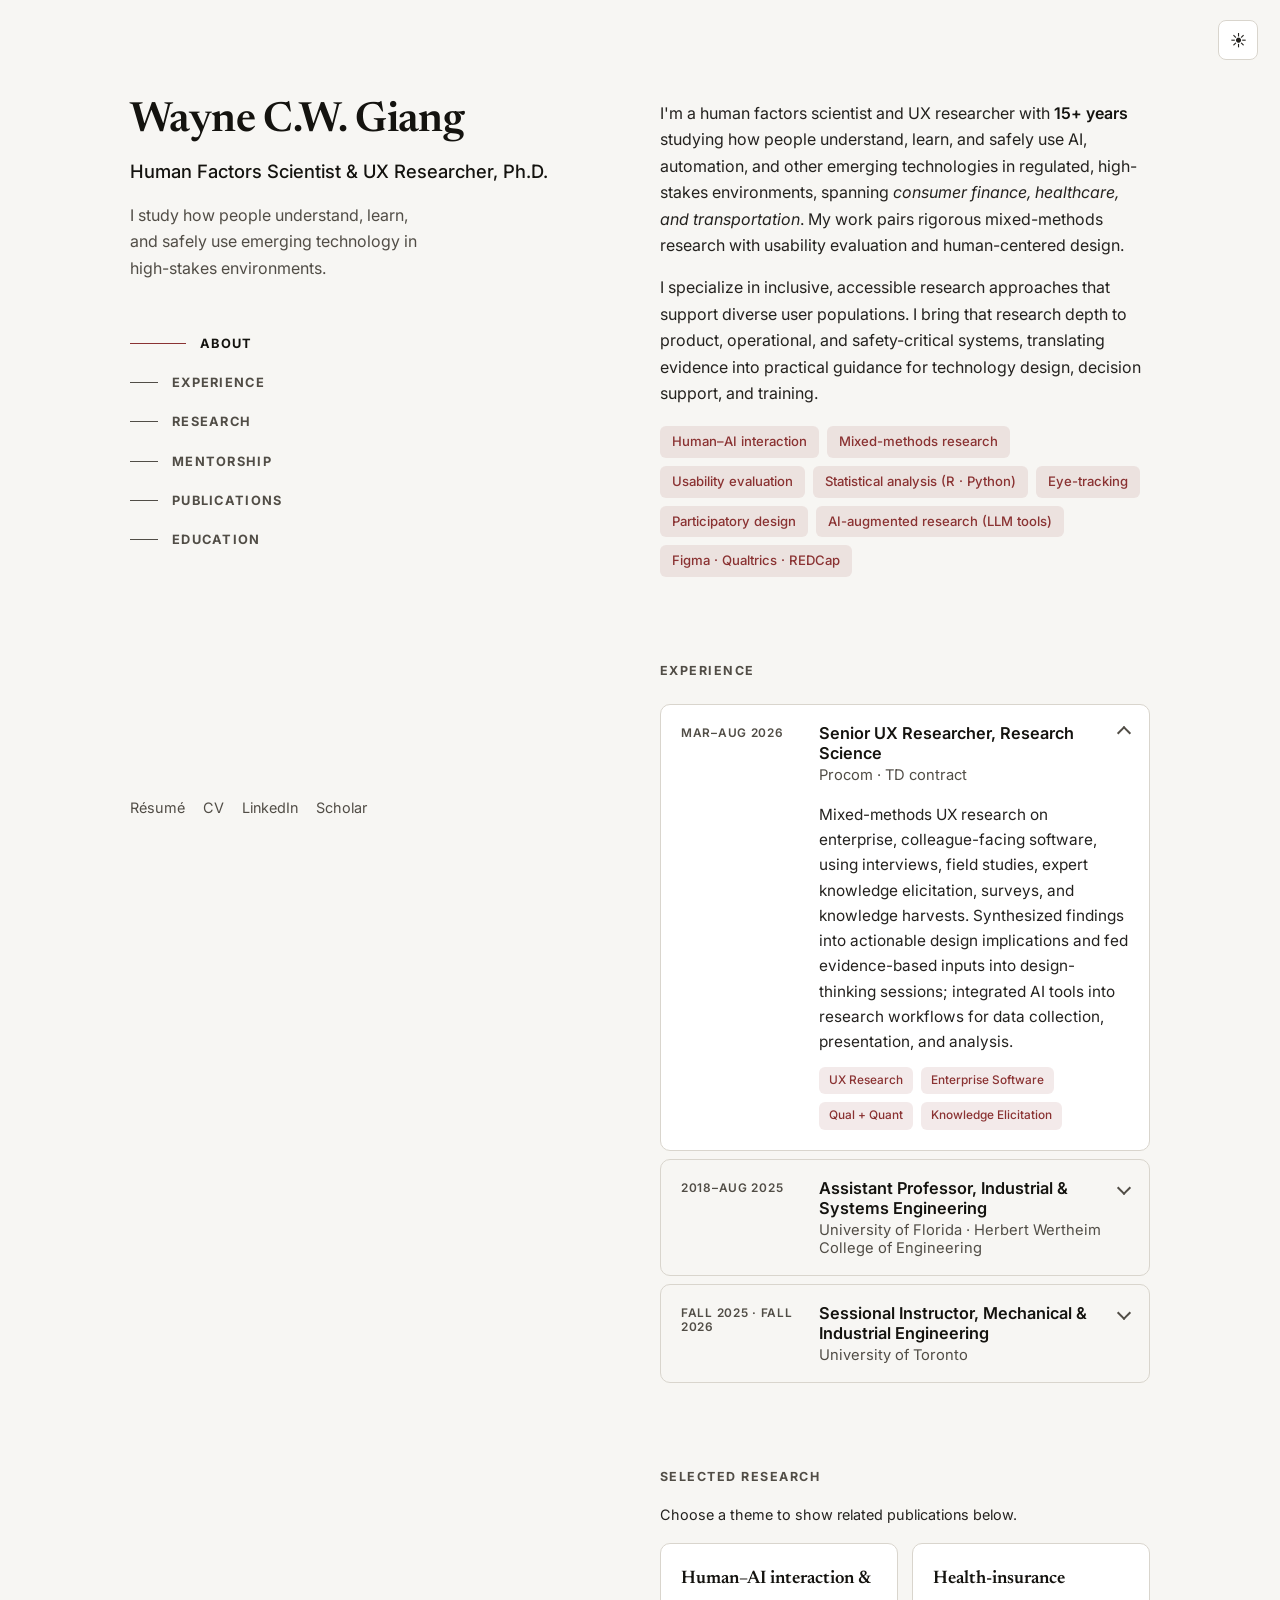
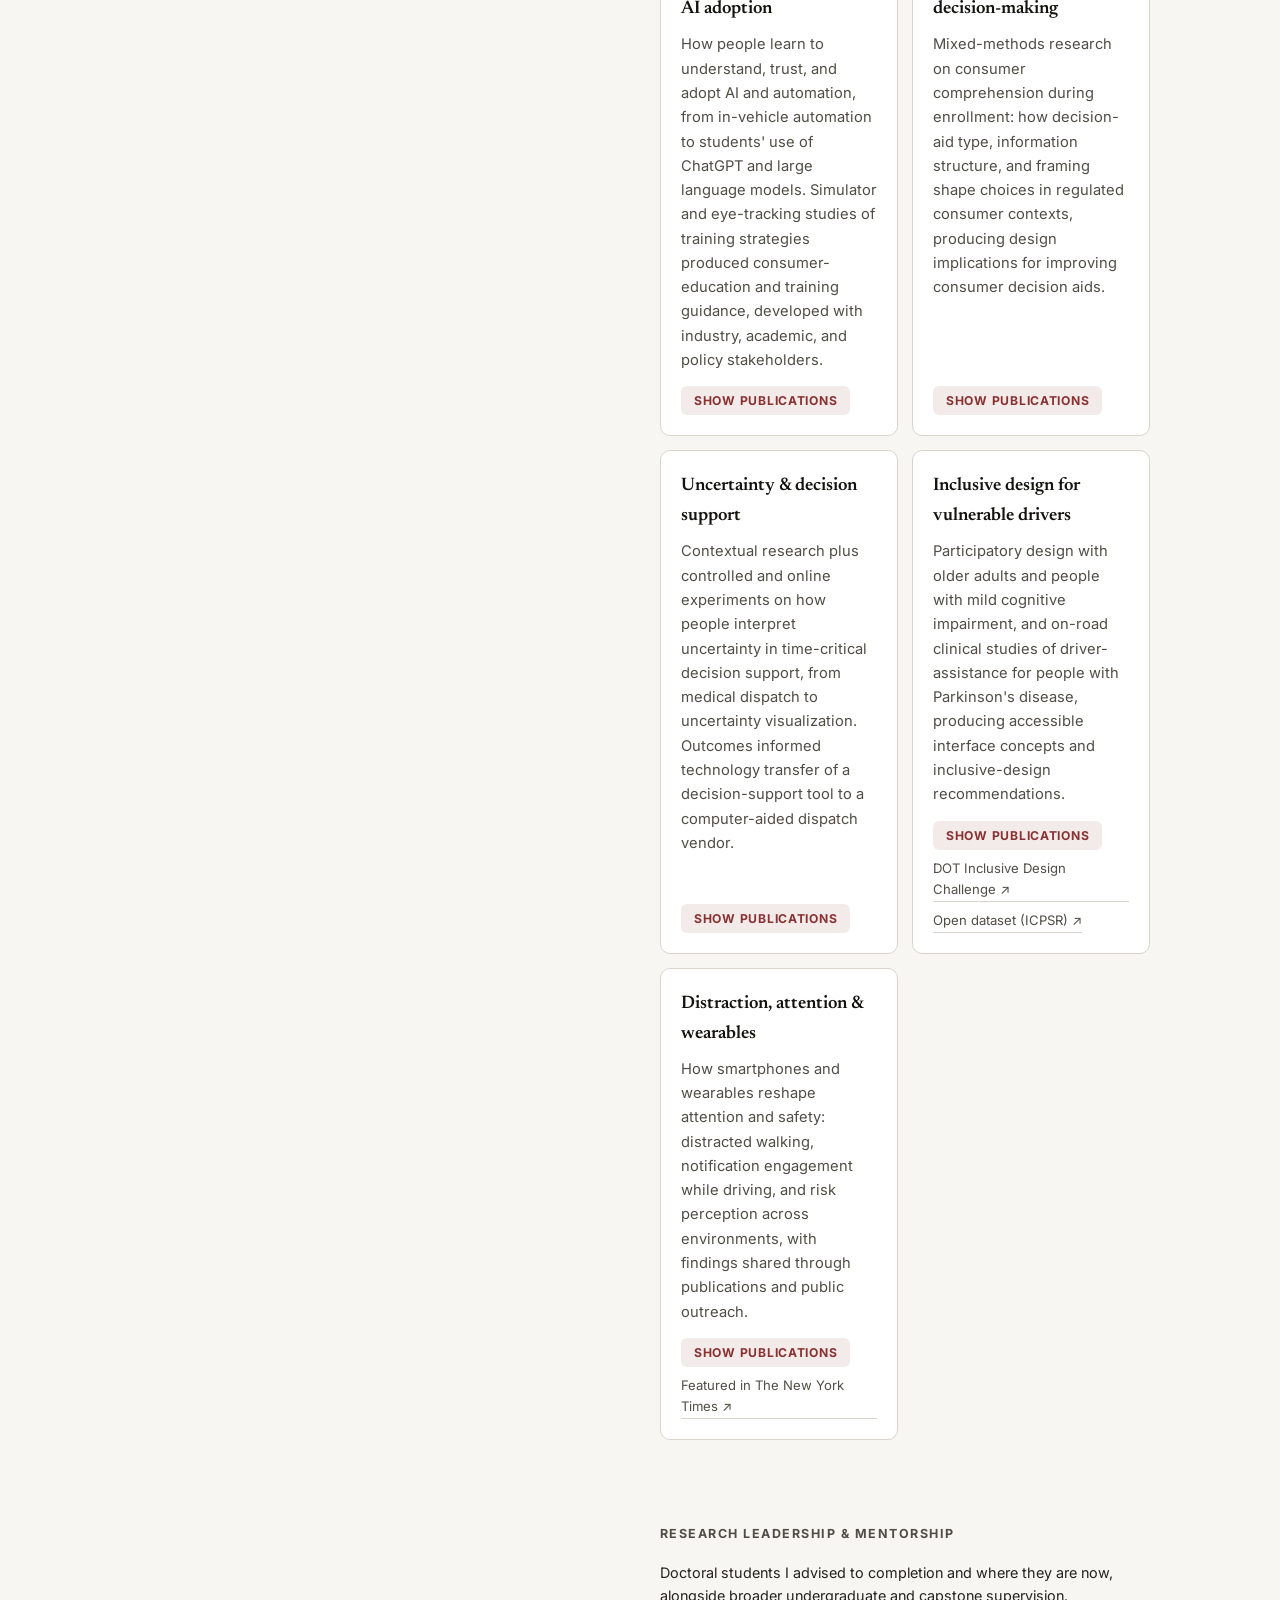
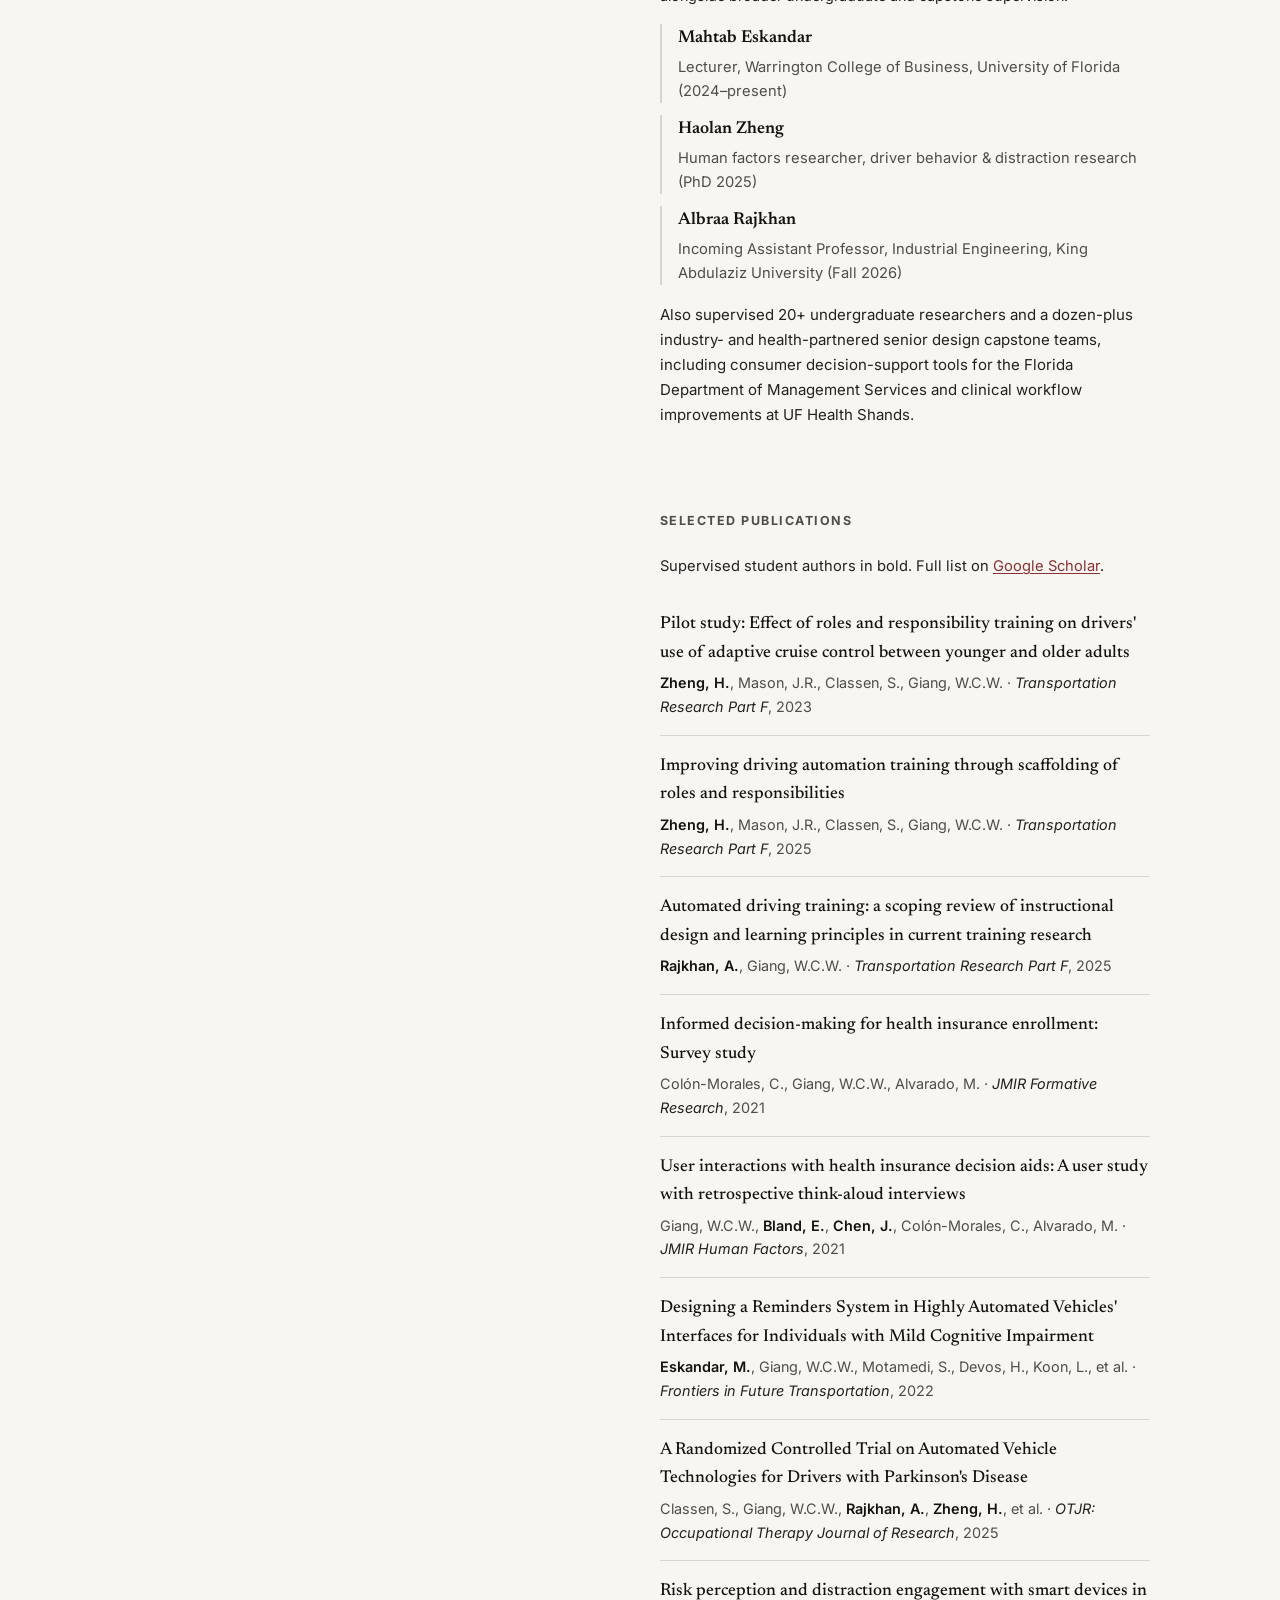
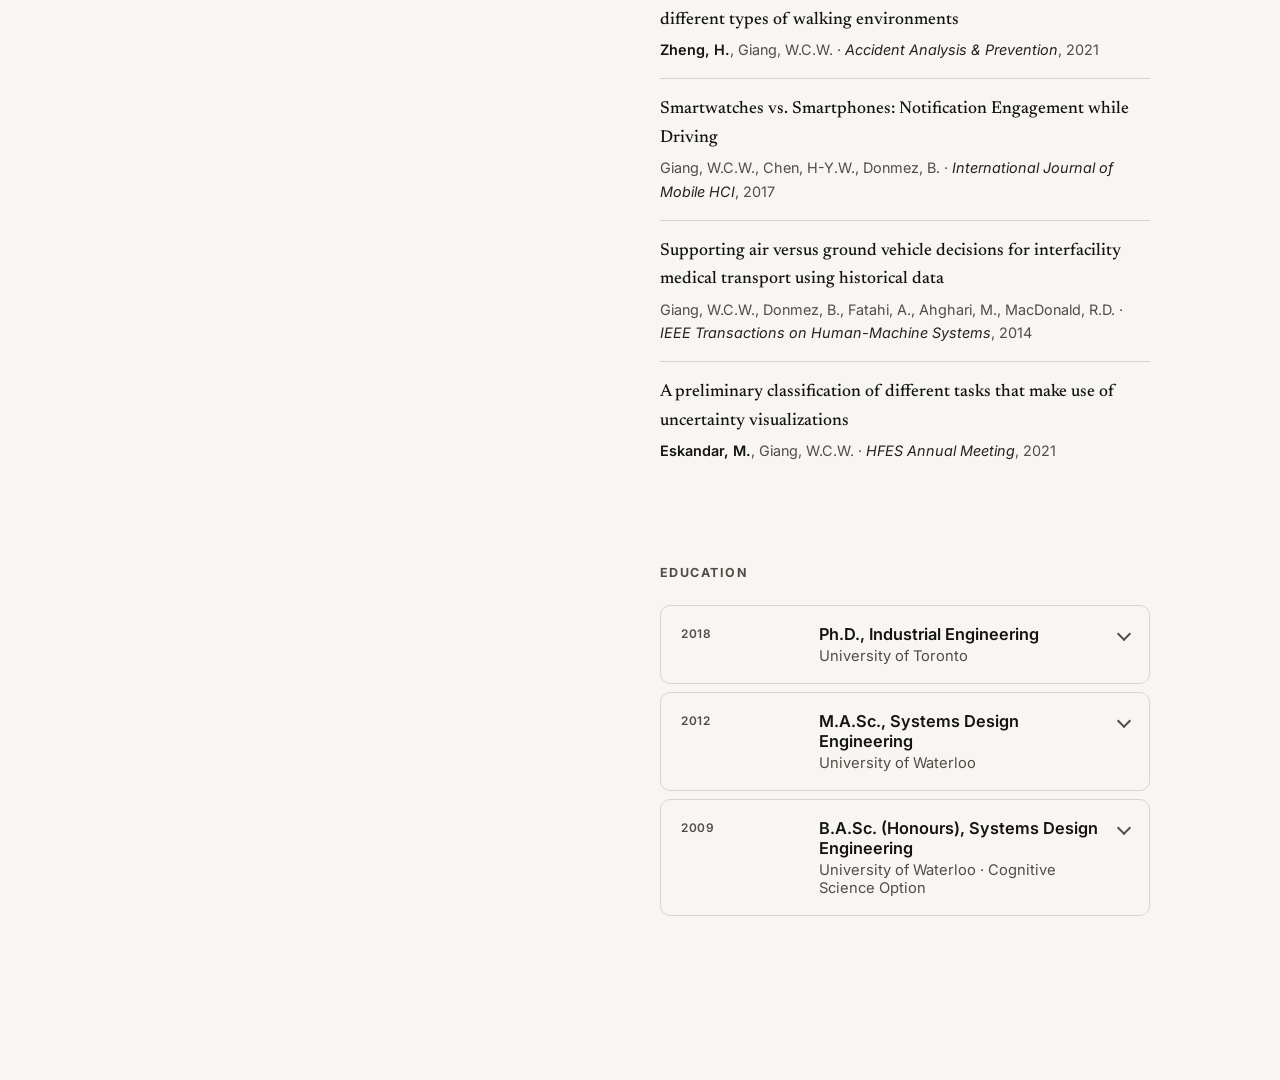
==== commit f93d62ba: "Publications: replace off-topic PAQ paper with medical-dispatch decision-support paper Co-Authored-B" ====
--- a/index.html
+++ b/index.html
@@ -304,8 +304,8 @@
             <span class="pub__meta">Giang, W.C.W., Chen, H-Y.W., Donmez, B. · <em>International Journal of Mobile HCI</em>, 2017</span>
           </li>
           <li class="pub" data-theme="dispatch">
-            <a class="pub__title" target="_blank" rel="noopener" href="https://doi.org/10.1177/21695067231192539">The Privacy Attitudes Questionnaire (PAQ) Turned 20: What's Next for a Generalized Measure of Privacy Attitudes?</a>
-            <span class="pub__meta">Giang, W.C.W., Iglar, A., Chignell, M., Samavi, R., Nathan, K. · <em>HFES Annual Meeting</em>, 2023</span>
+            <a class="pub__title" target="_blank" rel="noopener" href="https://doi.org/10.1109/THMS.2013.2294636">Supporting air versus ground vehicle decisions for interfacility medical transport using historical data</a>
+            <span class="pub__meta">Giang, W.C.W., Donmez, B., Fatahi, A., Ahghari, M., MacDonald, R.D. · <em>IEEE Transactions on Human-Machine Systems</em>, 2014</span>
           </li>
           <li class="pub" data-theme="dispatch">
             <a class="pub__title" target="_blank" rel="noopener" href="https://doi.org/10.1177/1071181321651281">A preliminary classification of different tasks that make use of uncertainty visualizations</a>
